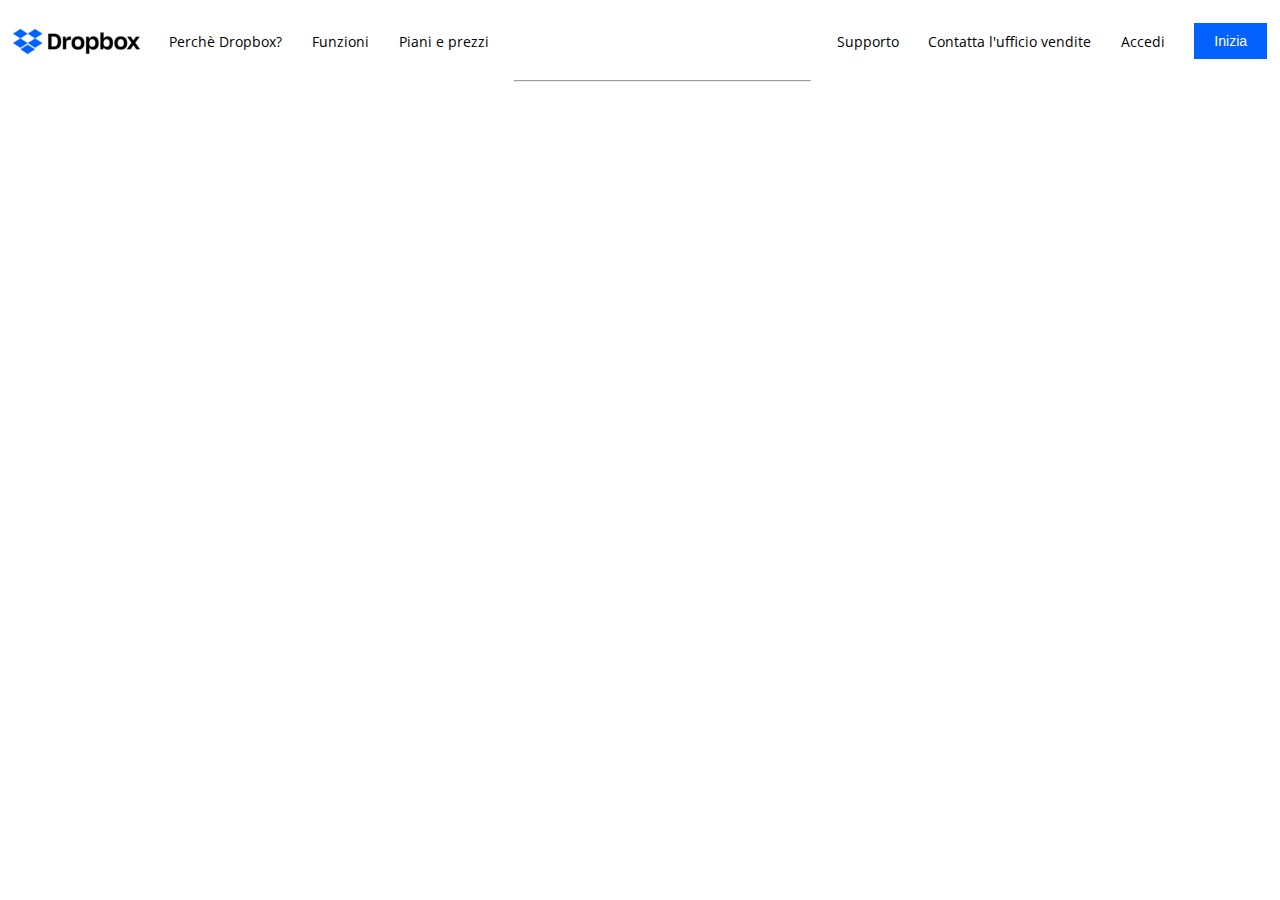
==== index.html @ e01318b7 "Header" ====
<!DOCTYPE html>
<html lang="it">
<head>
    <meta charset="UTF-8">
    <meta http-equiv="X-UA-Compatible" content="IE=edge">
    <meta name="viewport" content="width=device-width, initial-scale=1.0">
    <!-- IMPORT GOOGLE FONTS OPEN SANS -->
    <link rel="preconnect" href="https://fonts.gstatic.com">
    <link href="https://fonts.googleapis.com/css2?family=Open+Sans:wght@300;400;600;700;800&display=swap" rel="stylesheet">
    <!-- / IMPORT GOOGLE FONTS OPEN SANS -->

    <!-- IMPORT FONT AWESOME CDN -->
    <link rel="stylesheet" href="https://cdnjs.cloudflare.com/ajax/libs/font-awesome/5.15.3/css/all.min.css" integrity="sha512-iBBXm8fW90+nuLcSKlbmrPcLa0OT92xO1BIsZ+ywDWZCvqsWgccV3gFoRBv0z+8dLJgyAHIhR35VZc2oM/gI1w==" crossorigin="anonymous" referrerpolicy="no-referrer" />
    <!-- / IMPORT FONT AWESOME CDN -->
    <!-- CSS -->
    <link rel="stylesheet" href="css/style.css">
    <!-- / CSS -->
    <title>Dropbox | 30-Days Trial | Landing Page</title>
</head>

<body>
    <!-- HEADER > NAV -->
    <header class="clearfix">
        <!-- LOGO E NAV -->
        <section class="float_sx">
            <img class="logo" src="img/logo-small.png" alt="">

            <nav>
                <ul>
                    <li><a href="">Perchè Dropbox?</a></li>
                    <li><a href="">Funzioni</a></li>
                    <li><a href="">Piani e prezzi</a></li>
                </ul>
            </nav>
        </section>
        <!-- NAV E BUTTON -->
        <section class="float_dx">
            <nav>
                <ul>
                    <li><a href="">Supporto</a></li>
                    <li><a href="">Contatta l'ufficio vendite</a></li>
                    <li><a href="">Accedi</a></li>
                </ul>
            </nav>

            <button class="button_style blue_bg">
                <a href="">Inizia</a>
            </button>
        </section>
    </header>
    <!-- /HEADER > NAV -->

    <!-- Main > sections -->
    <main>
            <section>
                
            </section>

            <section>

            </section>

            <section>

            </section>

            <section>

            </section>

            <section>

            </section>

            <section>

            </section>

            <section>

            </section>
        </main>
    <!-- Main > sections -->
    
    <!-- Footer -->
    <footer>
        <section>

        </section>

        <hr>

        <section>

        </section>
    </footer>
    <!-- / Footer -->
</body>
</html>
---- css/style.css ----
*{
    margin: 0;
    padding: 0;
    box-sizing: border-box;
}


/* COMMON */

body{
    font-family: 'Open Sans', sans-serif;
}

.clearfix:after{
    content: "";
    display: table;
    clear: both;
}

.float_sx{
    float: left;
}

.float_dx{
    float: right;
}  

nav li > a:hover{
    text-decoration: underline;
}

/* BUTTON */

.button_style{
    font-size: 1.1vw;
    border: none;
    transition: transform .4s;
    padding: 10px 20px
}

.button_style:hover{
    transform: scale(1.1);
}

.button_style > a{
    font-size: 1.1vw;
    text-decoration: none;
}

.button_style.blue_bg > a{
    color: white;
}

/* / BUTTON */

/* BACKGROUND COLOR */

.blue_bg{
    background-color: #0361FF;
}

/* / BACKGROUND COLOR */

/* TEXT COLOR */

.bordeaux_text{
    color: #62092B;
}

/* / TEXT COLOR */

/* /COMMON */


/* HEADER */

header{
    height: 80px;
    line-height: 80px;
    padding: 0 1%;
}

section .logo{
    height: 50%;
    vertical-align: middle;
}

header nav{
    display: inline-block;
    margin: 0 1vw;
}

header nav li{
    display: inline-block;
    margin: 0 1vw;
    vertical-align: middle;
}

header nav li a{
    text-decoration: none;
    color: black;
    font-size: 1.1vw;
}

/* HEADER */
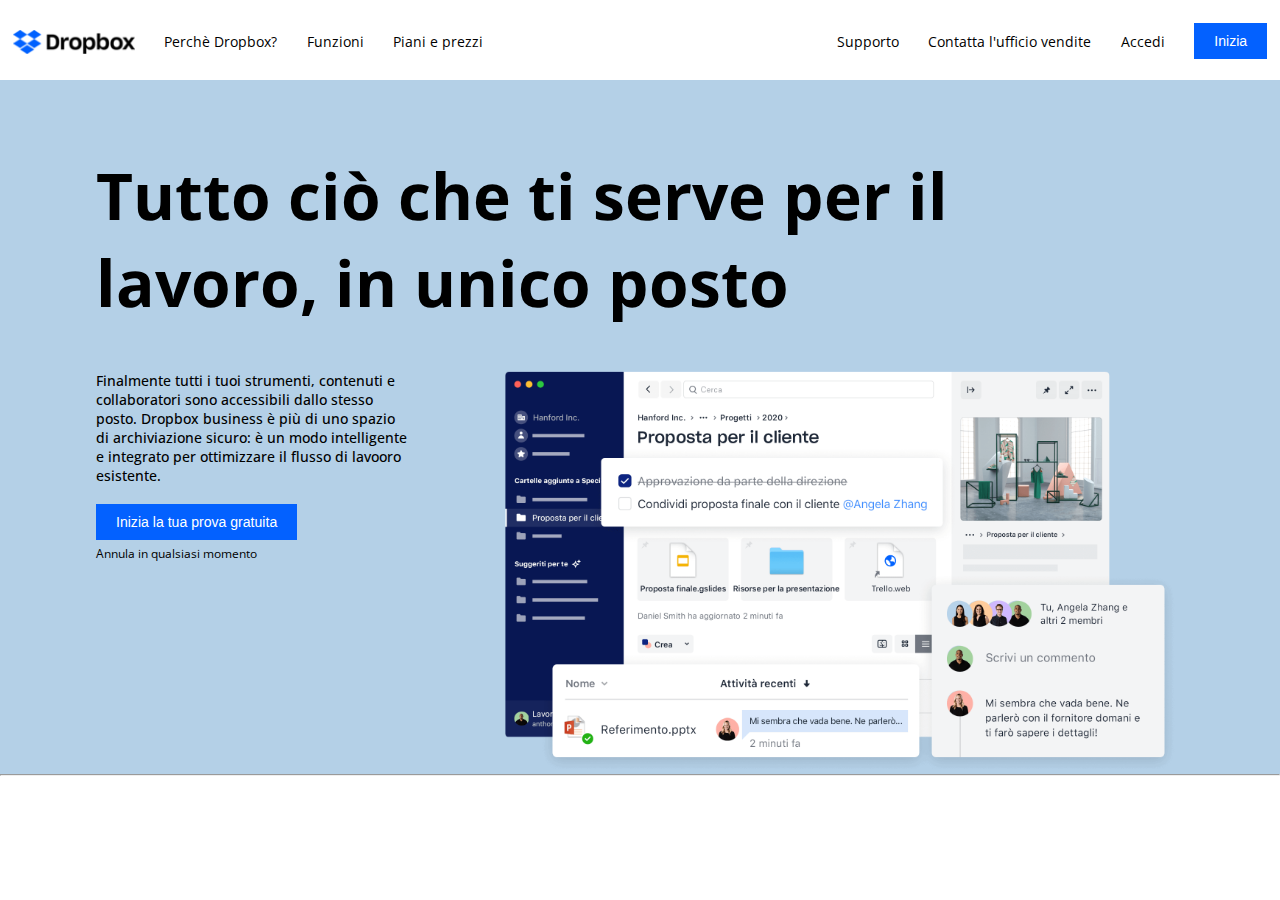
==== commit e5407243: "Jumbotron" ====
--- a/index.html
+++ b/index.html
@@ -22,77 +22,103 @@
     <!-- HEADER > NAV -->
     <header class="clearfix">
         <!-- LOGO E NAV -->
-        <section class="float_sx">
-            <img class="logo" src="img/logo-small.png" alt="">
+            <section class="float_sx">
+                <img class="logo" src="img/logo-small.png" alt="">
 
-            <nav>
-                <ul>
-                    <li><a href="">Perchè Dropbox?</a></li>
-                    <li><a href="">Funzioni</a></li>
-                    <li><a href="">Piani e prezzi</a></li>
-                </ul>
-            </nav>
-        </section>
-        <!-- NAV E BUTTON -->
-        <section class="float_dx">
-            <nav>
-                <ul>
-                    <li><a href="">Supporto</a></li>
-                    <li><a href="">Contatta l'ufficio vendite</a></li>
-                    <li><a href="">Accedi</a></li>
-                </ul>
-            </nav>
+                <nav>
+                    <ul>
+                        <li><a href="">Perchè Dropbox?</a></li>
+                        <li><a href="">Funzioni</a></li>
+                        <li><a href="">Piani e prezzi</a></li>
+                    </ul>
+                </nav>
+            </section>
+            <!-- NAV E BUTTON -->
+            <section class="float_dx">
+                <nav>
+                    <ul>
+                        <li><a href="">Supporto</a></li>
+                        <li><a href="">Contatta l'ufficio vendite</a></li>
+                        <li><a href="">Accedi</a></li>
+                    </ul>
+                </nav>
 
-            <button class="button_style blue_bg">
-                <a href="">Inizia</a>
-            </button>
-        </section>
+                <button class="button_style blue_bg">
+                    <a href="">Inizia</a>
+                </button>
+            </section>
     </header>
     <!-- /HEADER > NAV -->
 
     <!-- Main > sections -->
     <main>
-            <section>
-                
-            </section>
+        <section class="jumbotron">
+            <div class="w_85">
+                <h1>Tutto ciò che ti serve per il lavoro, in unico posto</h1>
 
-            <section>
+                <div class="jumbo_box clearfix">
+                    <div class="text_box float_sx">
+                        <p>
+                            Finalmente tutti i tuoi strumenti, contenuti e collaboratori sono accessibili dallo stesso posto. Dropbox business è più di uno spazio di archiviazione sicuro: è un modo intelligente e integrato per ottimizzare il flusso di lavooro esistente.
+                        </p>
 
-            </section>
+                        <button id="as" class="button_style blue_bg">
+                            <a href="">Inizia la tua prova gratuita</a>
+                        </button>
 
-            <section>
+                        <p>
+                            Annula in qualsiasi momento
+                        </p>
 
-            </section>
+                        <div>
+                            <i class="fas fa-arrow-down"></i>
+                        </div>
+                    </div>
 
-            <section>
+                    <div class="img_box float_sx">
+                        <img src="img/jumbo.png" alt="">
+                    </div>
+                </div>
+            </div>
+        </section>
 
-            </section>
-
-            <section>
-
-            </section>
-
-            <section>
-
-            </section>
-
-            <section>
-
-            </section>
-        </main>
-    <!-- Main > sections -->
-    
-    <!-- Footer -->
-    <footer>
         <section>
 
         </section>
 
-        <hr>
+        <section>
+
+        </section>
 
         <section>
 
         </section>
+
+        <section>
+
+        </section>
+
+        <section>
+
+        </section>
+
+        <section>
+
+        </section>
+    </main>
+<!-- Main > sections -->
+
+<!-- Footer -->
+<footer>
+    <section>
+
+    </section>
+
+    <hr>
+
+    <section>
+
+    </section>
     </footer>
     <!-- / Footer -->
 </body>
--- a/css/style.css
+++ b/css/style.css
@@ -29,6 +29,17 @@
     text-decoration: underline;
 }
 
+.button_style.blue_bg > a{
+    color: white;
+}
+
+/* GRANDEZZE */
+
+.w_85{
+    width: 85%;
+    margin: auto;
+}
+
 /* BUTTON */
 
 .button_style{
@@ -45,10 +56,6 @@
 .button_style > a{
     font-size: 1.1vw;
     text-decoration: none;
-}
-
-.button_style.blue_bg > a{
-    color: white;
 }
 
 /* / BUTTON */
@@ -80,8 +87,12 @@
     padding: 0 1%;
 }
 
+header  section{
+    height: 100%;
+}
+
 section .logo{
-    height: 50%;
+    height: 30%;
     vertical-align: middle;
 }
 
@@ -102,4 +113,52 @@
     font-size: 1.1vw;
 }
 
-/* HEADER */+/* / HEADER */
+
+/* Jumbotron */
+
+section.jumbotron{
+    background-color: #B4D0E7;
+}
+
+.jumbotron h1{
+    font-size: 5vw;
+    padding: 8vh 0 5vh;
+}
+
+.jumbotron .text_box{
+    width: 35%;
+}
+
+.jumbotron .img_box{
+    width: 65%;
+}
+
+.jumbotron .img_box > img{
+    width: 100%;
+}
+
+/* Text_box */
+
+.jumbo_box > .text_box{
+    padding-right: 6%;
+    text-align: left;
+}
+
+.jumbotron p:first-of-type{
+    font-size: 1.1vw;
+    font-weight: 500;
+    margin: 0 0 6%;
+}
+
+.jumbotron p:last-of-type{
+    font-size: 0.9vw;
+    margin: 2% 0 13%;
+}
+
+.jumbotron .fas.fa-arrow-down{
+    font-size: 3vw;
+}
+
+
+/* / Jumbotron */
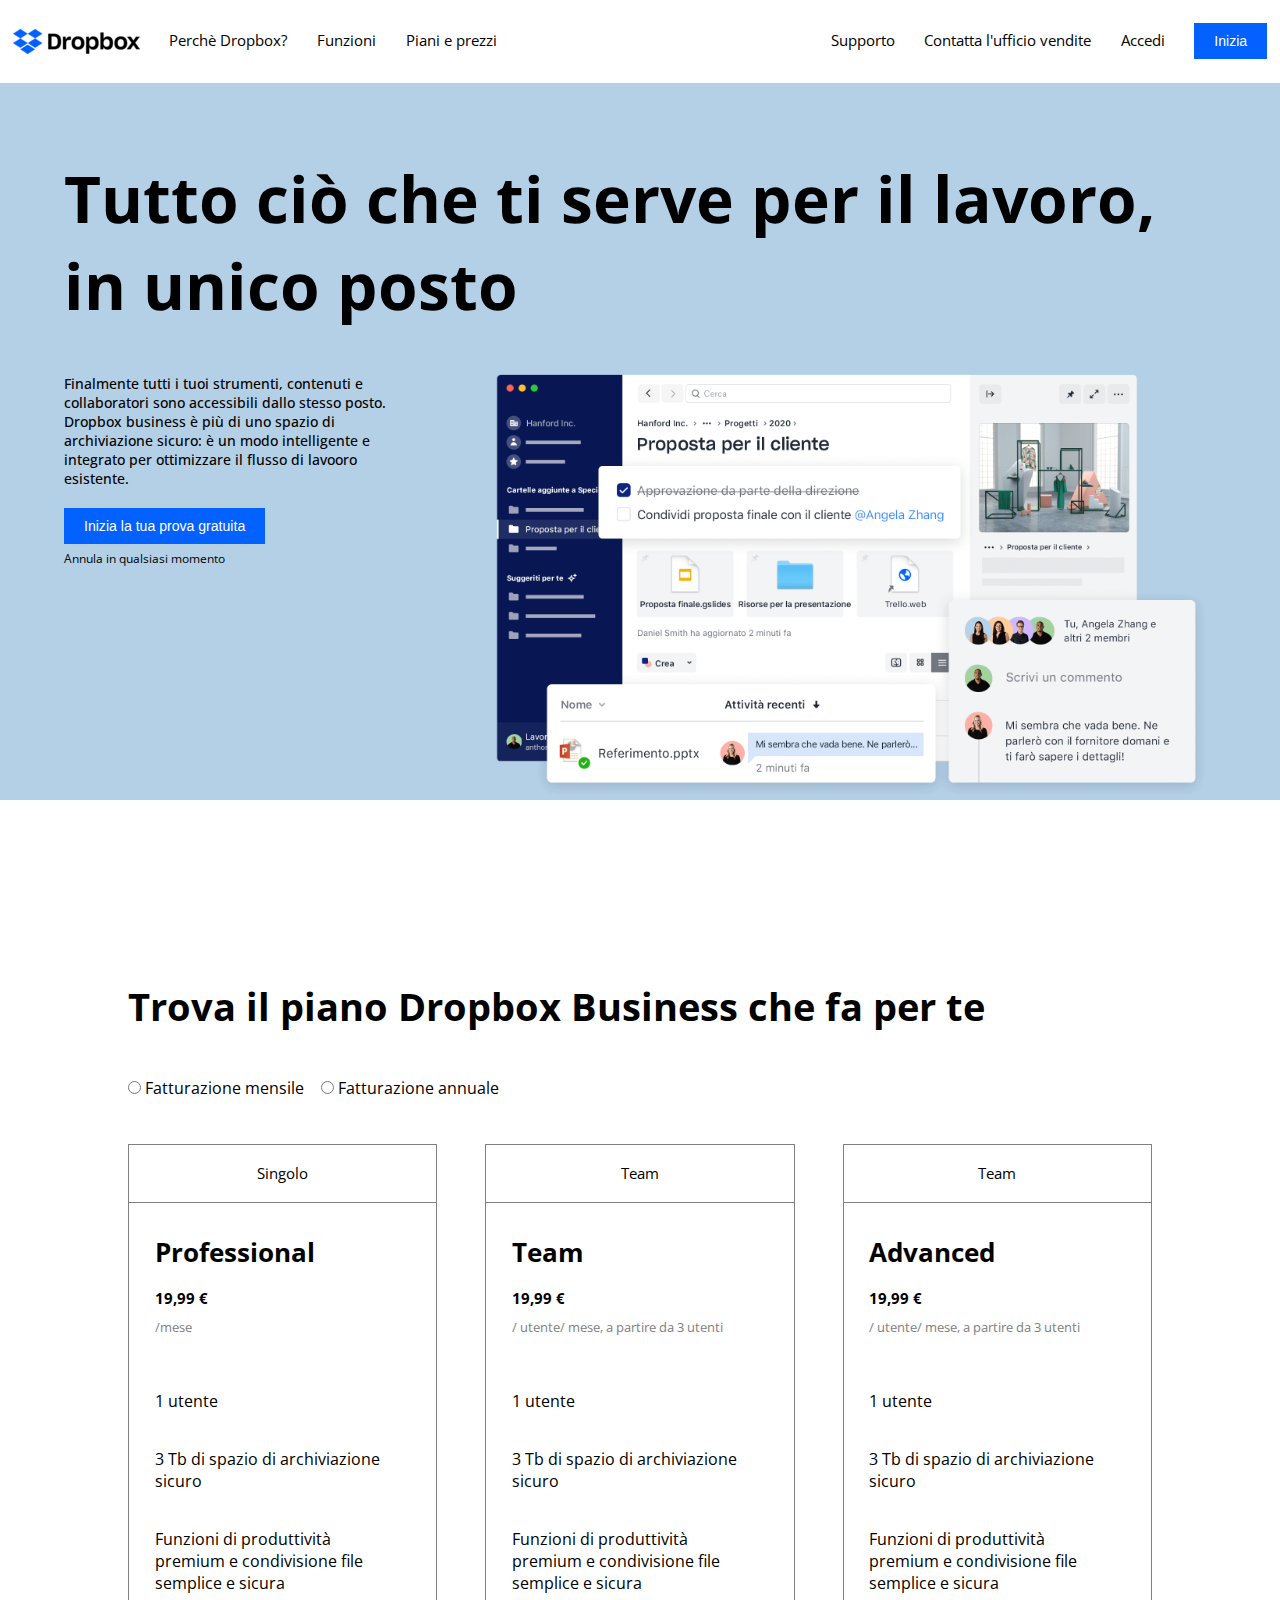
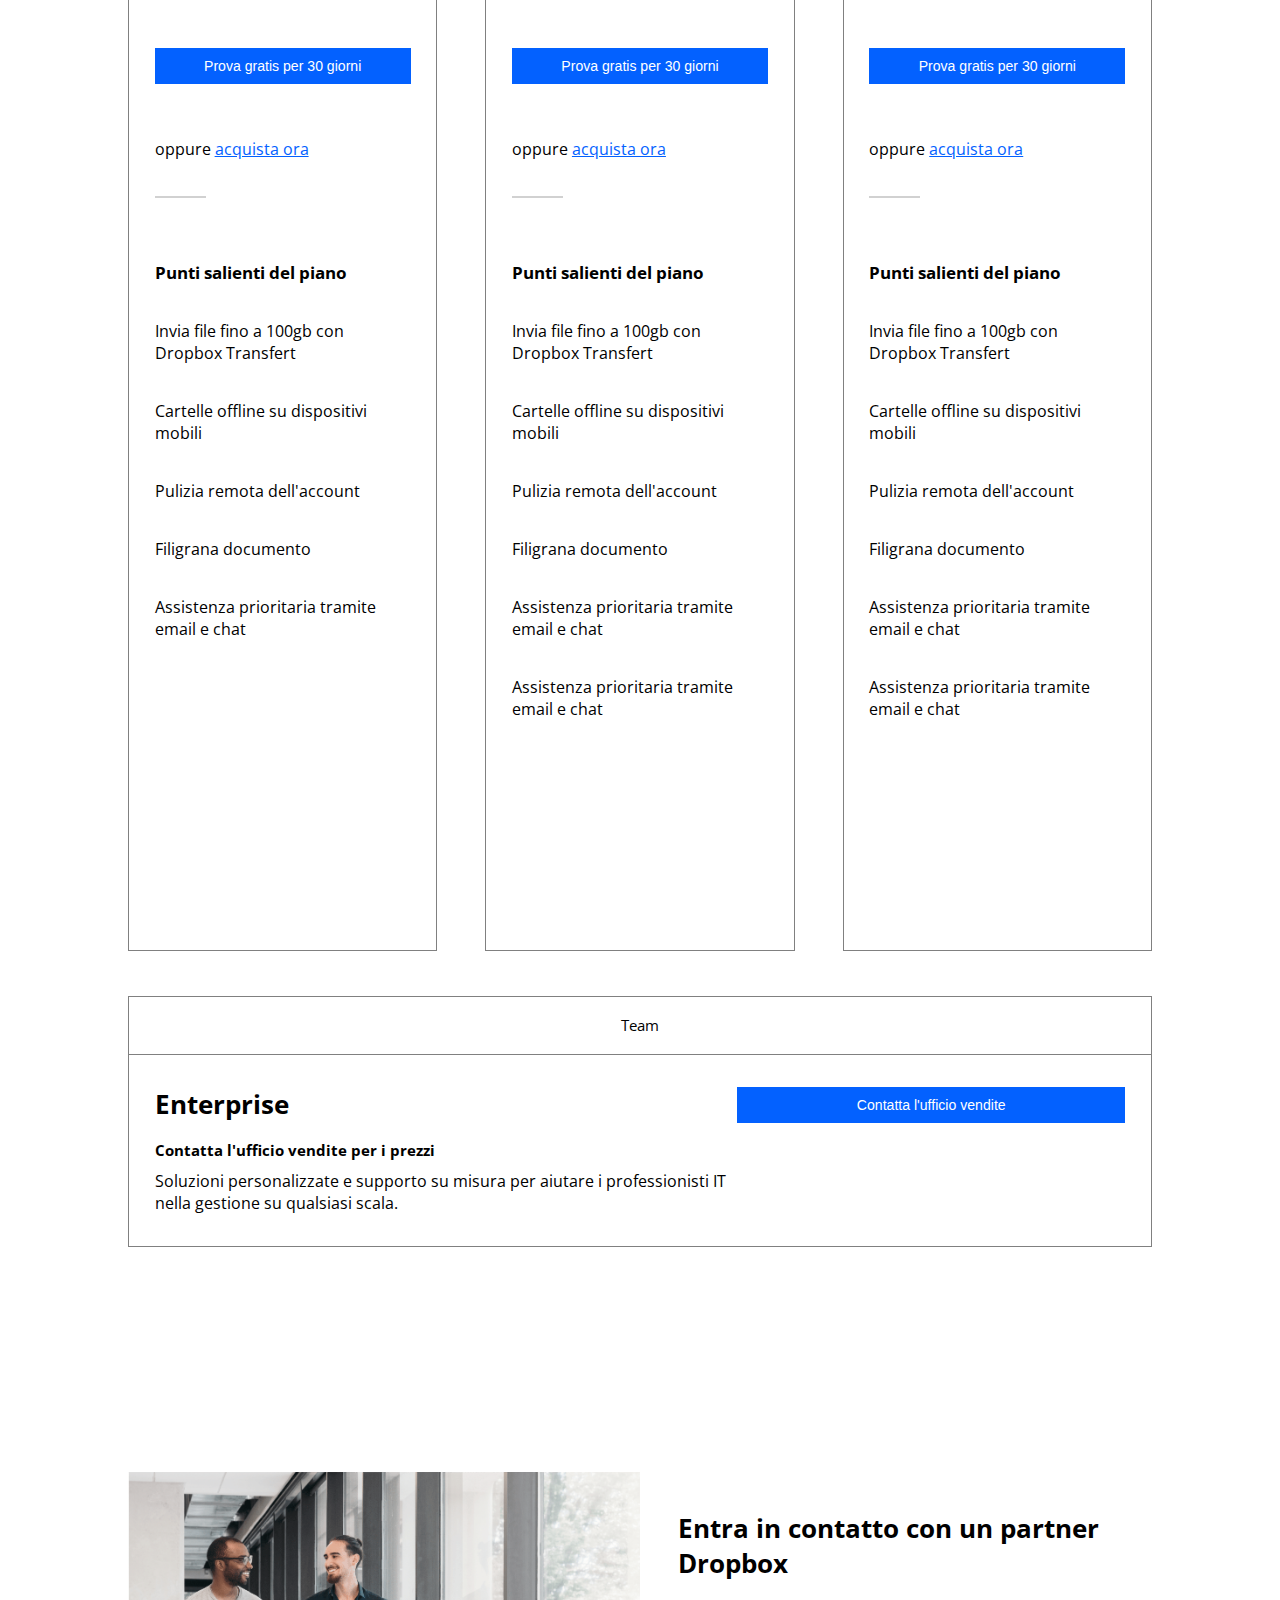
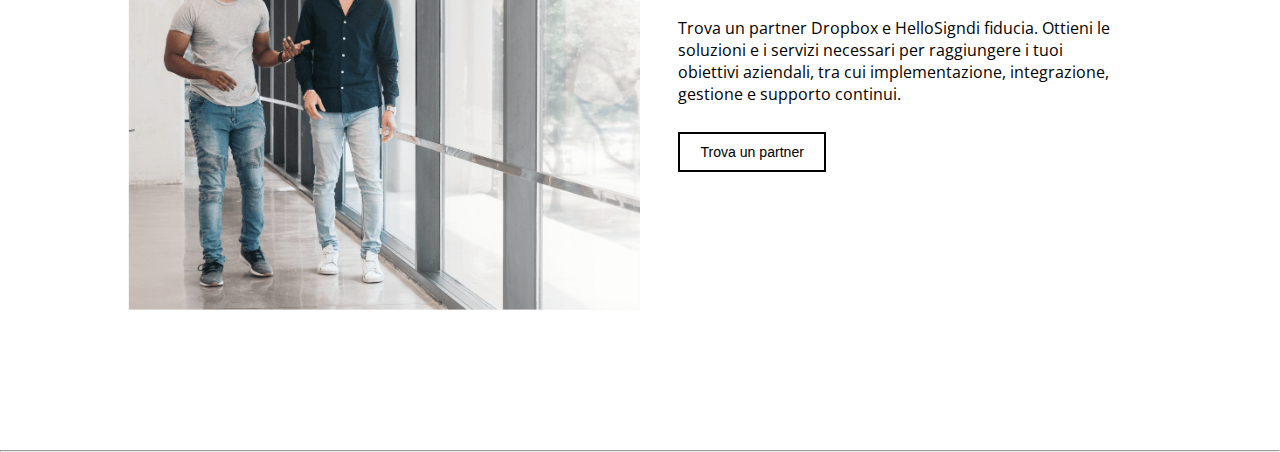
==== commit fc73f636: "Price table" ====
--- a/index.html
+++ b/index.html
@@ -52,8 +52,9 @@
 
     <!-- Main > sections -->
     <main>
+        <!-- Jumbotron -->
         <section class="jumbotron">
-            <div class="w_85">
+            <div class="w_90">
                 <h1>Tutto ciò che ti serve per il lavoro, in unico posto</h1>
 
                 <div class="jumbo_box clearfix">
@@ -62,7 +63,7 @@
                             Finalmente tutti i tuoi strumenti, contenuti e collaboratori sono accessibili dallo stesso posto. Dropbox business è più di uno spazio di archiviazione sicuro: è un modo intelligente e integrato per ottimizzare il flusso di lavooro esistente.
                         </p>
 
-                        <button id="as" class="button_style blue_bg">
+                        <button class="button_style blue_bg">
                             <a href="">Inizia la tua prova gratuita</a>
                         </button>
 
@@ -81,30 +82,476 @@
                 </div>
             </div>
         </section>
-
-        <section>
-
-        </section>
-
-        <section>
-
-        </section>
-
-        <section>
-
-        </section>
-
-        <section>
-
-        </section>
-
-        <section>
-
-        </section>
-
-        <section>
-
-        </section>
+        <!-- /Jumbotron -->  
+
+        <!-- Pincing table -->
+        <div class="w_80">
+
+            <section id="pricing_table">
+                <h2>Trova il piano Dropbox Business che fa per te</h2>
+
+                <form action="">
+                    <input type="radio" name="Fatturazione">
+                    <label for="male">Fatturazione mensile</label>
+                    <input type="radio" name="Fatturazione">
+                    <label for="male">Fatturazione annuale</label>
+                </form>
+
+                <section class="plan_box">
+                    <div class="clearfix">
+
+                        <div class="side plan_column float_sx">
+
+                            <div class="target_plan">
+                                <i class="fa fa-user"></i>
+                                <span>Singolo</span>
+                            </div>
+
+                            <div class="plan_content">
+
+                                <div class="plan_specs">
+                                    <h3>Professional</h3>
+
+                                    <p>19,99 €</p>
+
+                                    <p>/mese</p>
+                                </div>
+
+                                <div class="plan_features">
+                                    <div class="clearfix">
+                                        <div class="float_sx">
+                                            <i class="fa fa-user"></i>
+                                        </div>
+
+                                        <div class="float_sx">
+                                            <p>1 utente</p>
+                                        </div>
+                                    </div>
+
+                                    <div class="clearfix">
+                                        <div class="float_sx">
+                                            <i class="fa fa-folder"></i>
+                                        </div>
+
+                                        <div class="float_sx">
+                                            <p>3 Tb di spazio di archiviazione sicuro</p>
+                                        </div>
+                                    </div>
+
+                                    <div class="clearfix">
+                                        <div class="float_sx">
+                                            <i class="fa fa-pen"></i>
+                                        </div>
+
+                                        <div class="float_sx">
+                                            <p>Funzioni di produttività premium e condivisione file semplice e sicura</p>
+                                        </div>
+                                    </div>
+                                </div>
+
+                                <div class="cta_plan">
+                                    <button class="button_style blue_bg">
+                                        <a href="">Prova gratis per 30 giorni</a>
+                                    </button>
+
+                                    <p>
+                                        oppure <a href="">acquista ora</a>
+                                    </p>
+                                </div>
+
+                                <hr>
+
+                                <div class="hotpoints_plan">
+
+                                    <h4>Punti salienti del piano</h4>
+
+                                    <ul>
+                                        <li class="clearfix">
+                                            <div class="float_sx">
+                                                <i class="fa fa-check"></i>
+                                            </div>
+
+                                            <div class="float_sx">
+                                                Invia file fino a 100gb con Dropbox Transfert
+                                            </div>
+                                        </li>
+
+                                        <li class="clearfix">
+                                            <div class="float_sx">
+                                                <i class="fa fa-check"></i>
+                                            </div>
+
+                                            <div class="float_sx">
+                                                Cartelle offline su dispositivi mobili
+                                            </div>
+                                        </li>
+
+                                        <li class="clearfix">
+                                            <div class="float_sx">
+                                                <i class="fa fa-check"></i>
+                                            </div>
+
+                                            <div class="float_sx">
+                                                Pulizia remota dell'account
+                                            </div>
+                                        </li>
+
+                                        <li class="clearfix">
+                                            <div class="float_sx">
+                                                <i class="fa fa-check"></i>
+                                            </div>
+
+                                            <div class="float_sx">
+                                                Filigrana documento
+                                            </div>
+                                        </li>
+
+                                        <li class="clearfix">
+                                            <div class="float_sx">
+                                                <i class="fa fa-check"></i>
+                                            </div>
+
+                                            <div class="float_sx">
+                                                Assistenza prioritaria tramite email e chat
+                                            </div>
+                                        </li>
+                                    </ul>
+                                </div>
+                            </div>
+
+                        </div>
+
+                        <div class="middle plan_column float_sx">
+
+                            <div class="target_plan">
+                                <i class="fa fa-building"></i>
+                                <span>Team</span>
+                            </div>
+
+                            <div class="plan_content">
+
+                                <div class="plan_specs">
+                                    <h3>Team</h3>
+
+                                    <p>19,99 €</p>
+
+                                    <p>/ utente/ mese, a partire da 3 utenti</p>
+                                </div>
+
+                                <div class="plan_features">
+                                    <div class="clearfix">
+                                        <div class="float_sx">
+                                            <i class="fa fa-user-plus"></i>
+                                        </div>
+
+                                        <div class="float_sx">
+                                            <p>1 utente</p>
+                                        </div>
+                                    </div>
+
+                                    <div class="clearfix">
+                                        <div class="float_sx">
+                                            <i class="fa fa-folder"></i>
+                                        </div>
+
+                                        <div class="float_sx">
+                                            <p>3 Tb di spazio di archiviazione sicuro</p>
+                                        </div>
+                                    </div>
+
+                                    <div class="clearfix">
+                                        <div class="float_sx">
+                                            <i class="fa fa-pen"></i>
+                                        </div>
+
+                                        <div class="float_sx">
+                                            <p>Funzioni di produttività premium e condivisione file semplice e sicura</p>
+                                        </div>
+                                    </div>
+                                </div>
+
+                                <div class="cta_plan">
+                                    <button class="button_style blue_bg">
+                                        <a href="">Prova gratis per 30 giorni</a>
+                                    </button>
+
+                                    <p>
+                                        oppure <a href="">acquista ora</a>
+                                    </p>
+                                </div>
+
+                                <hr>
+
+                                <div class="hotpoints_plan">
+
+                                    <h4>Punti salienti del piano</h4>
+
+                                    <ul>
+                                        <li class="clearfix">
+                                            <div class="float_sx">
+                                                <i class="fa fa-check"></i>
+                                            </div>
+
+                                            <div class="float_sx">
+                                                Invia file fino a 100gb con Dropbox Transfert
+                                            </div>
+                                        </li>
+
+                                        <li class="clearfix">
+                                            <div class="float_sx">
+                                                <i class="fa fa-check"></i>
+                                            </div>
+
+                                            <div class="float_sx">
+                                                Cartelle offline su dispositivi mobili
+                                            </div>
+                                        </li>
+
+                                        <li class="clearfix">
+                                            <div class="float_sx">
+                                                <i class="fa fa-check"></i>
+                                            </div>
+
+                                            <div class="float_sx">
+                                                Pulizia remota dell'account
+                                            </div>
+                                        </li>
+
+                                        <li class="clearfix">
+                                            <div class="float_sx">
+                                                <i class="fa fa-check"></i>
+                                            </div>
+
+                                            <div class="float_sx">
+                                                Filigrana documento
+                                            </div>
+                                        </li>
+
+                                        <li class="clearfix">
+                                            <div class="float_sx">
+                                                <i class="fa fa-check"></i>
+                                            </div>
+
+                                            <div class="float_sx">
+                                                Assistenza prioritaria tramite email e chat
+                                            </div>
+                                        </li>
+
+                                        <li class="clearfix">
+                                            <div class="float_sx">
+                                                <i class="fa fa-check"></i>
+                                            </div>
+
+                                            <div class="float_sx">
+                                                Assistenza prioritaria tramite email e chat
+                                            </div>
+                                        </li>
+                                    </ul>
+                                </div>
+                            </div>
+
+                        </div>
+
+                        <div class="side plan_column float_sx">
+
+                            <div class="target_plan">
+                                <i class="fa fa-building"></i>
+                                <span>Team</span>
+                            </div>
+
+                            <div class="plan_content">
+
+                                <div class="plan_specs">
+                                    <h3>Advanced</h3>
+
+                                    <p>19,99 €</p>
+
+                                    <p>/ utente/ mese, a partire da 3 utenti</p>
+                                </div>
+
+                                <div class="plan_features">
+                                    <div class="clearfix">
+                                        <div class="float_sx">
+                                            <i class="fa fa-user-plus"></i>
+                                        </div>
+
+                                        <div class="float_sx">
+                                            <p>1 utente</p>
+                                        </div>
+                                    </div>
+
+                                    <div class="clearfix">
+                                        <div class="float_sx">
+                                            <i class="fa fa-folder"></i>
+                                        </div>
+
+                                        <div class="float_sx">
+                                            <p>3 Tb di spazio di archiviazione sicuro</p>
+                                        </div>
+                                    </div>
+
+                                    <div class="clearfix">
+                                        <div class="float_sx">
+                                            <i class="fa fa-pen"></i>
+                                        </div>
+
+                                        <div class="float_sx">
+                                            <p>Funzioni di produttività premium e condivisione file semplice e sicura</p>
+                                        </div>
+                                    </div>
+                                </div>
+
+                                <div class="cta_plan">
+                                    <button class="button_style blue_bg">
+                                        <a href="">Prova gratis per 30 giorni</a>
+                                    </button>
+
+                                    <p>
+                                        oppure <a href="">acquista ora</a>
+                                    </p>
+                                </div>
+
+                                <hr>
+
+                                <div class="hotpoints_plan">
+
+                                    <h4>Punti salienti del piano</h4>
+
+                                    <ul>
+                                        <li class="clearfix">
+                                            <div class="float_sx">
+                                                <i class="fa fa-check"></i>
+                                            </div>
+
+                                            <div class="float_sx">
+                                                Invia file fino a 100gb con Dropbox Transfert
+                                            </div>
+                                        </li>
+
+                                        <li class="clearfix">
+                                            <div class="float_sx">
+                                                <i class="fa fa-check"></i>
+                                            </div>
+
+                                            <div class="float_sx">
+                                                Cartelle offline su dispositivi mobili
+                                            </div>
+                                        </li>
+
+                                        <li class="clearfix">
+                                            <div class="float_sx">
+                                                <i class="fa fa-check"></i>
+                                            </div>
+
+                                            <div class="float_sx">
+                                                Pulizia remota dell'account
+                                            </div>
+                                        </li>
+
+                                        <li class="clearfix">
+                                            <div class="float_sx">
+                                                <i class="fa fa-check"></i>
+                                            </div>
+
+                                            <div class="float_sx">
+                                                Filigrana documento
+                                            </div>
+                                        </li>
+
+                                        <li class="clearfix">
+                                            <div class="float_sx">
+                                                <i class="fa fa-check"></i>
+                                            </div>
+
+                                            <div class="float_sx">
+                                                Assistenza prioritaria tramite email e chat
+                                            </div>
+                                        </li>
+
+                                        <li class="clearfix">
+                                            <div class="float_sx">
+                                                <i class="fa fa-check"></i>
+                                            </div>
+
+                                            <div class="float_sx">
+                                                Assistenza prioritaria tramite email e chat
+                                            </div>
+                                        </li>
+                                    </ul>
+                                </div>
+                            </div>
+
+                        </div>
+
+                    </div>
+                    
+                    <div id="enterprise" class="plan_column">
+                        
+                        <div class="target_plan">
+                            <i class="fa fa-building"></i>
+                            <span>Team</span>
+                        </div>
+
+                        <div class="plan_content clearfix">
+                            <div class="plan_specs float_sx">
+                                <h3>Enterprise</h3>
+
+                                <p>Contatta l'ufficio vendite per i prezzi</p>
+
+                                <p>Soluzioni personalizzate e supporto su misura per aiutare i professionisti IT nella gestione su qualsiasi scala.</p>
+                            </div>
+
+                            <div class="cta_plan float_sx">
+                                <button class="button_style blue_bg">
+                                    <a href="">Contatta l'ufficio vendite</a>
+                                </button>
+                            </div>
+                        </div>
+
+                    </div>
+                </section>
+            </section>
+            <!-- /Pincing table -->
+
+            <section id="partner_cta">
+
+                <div class="clearfix">
+                    <div class="img_box float_sx">
+                        <img src="img/partner.png" alt="">
+                    </div>
+
+                    <div class="cta_text float_sx">
+                        <h3>Entra in contatto con un partner Dropbox</h3>
+
+                        <p>
+                            Trova un partner Dropbox e HelloSigndi fiducia. Ottieni le soluzioni e i servizi necessari per raggiungere i tuoi obiettivi aziendali, tra cui implementazione, integrazione, gestione e supporto continui.
+                        </p>
+
+                        <button class="button_style white_bg">
+                            <a href="">Trova un partner</a>
+                        </button>
+                    </div>
+                </div>
+
+            </section>
+
+            <section id="dropbox_features">
+
+            </section>
+
+            <section id="behaviors">
+
+            </section>
+
+            <section id="promo_banner">
+
+            </section>
+
+            <section id="faq">
+
+            </section>
+
+        </div>
     </main>
 <!-- Main > sections -->
 
--- a/css/style.css
+++ b/css/style.css
@@ -23,30 +23,43 @@
 
 .float_dx{
     float: right;
-}  
-
-nav li > a:hover{
-    text-decoration: underline;
-}
-
-.button_style.blue_bg > a{
-    color: white;
 }
 
 /* GRANDEZZE */
 
-.w_85{
-    width: 85%;
+.w_90{
+    width: 90%;
     margin: auto;
 }
 
+.w_80{
+    width: 80%;
+    margin: auto;
+}
+
+div.side{
+    width: calc((100% / 3) - 2.5vw);
+}
+
+div.side:first-child{
+    margin-right: 2.5vw;
+}
+
+div.side:last-child{
+    margin-left: 2.5vw;
+}
+
+div.middle{
+    width: calc((100% / 3) - 2.5vw);
+    margin: 0 1.25vw;
+}
+
 /* BUTTON */
 
 .button_style{
-    font-size: 1.1vw;
     border: none;
     transition: transform .4s;
-    padding: 10px 20px
+    padding: 10px 20px;
 }
 
 .button_style:hover{
@@ -58,9 +71,23 @@
     text-decoration: none;
 }
 
+.button_style.blue_bg > a{
+    color: white;
+}
+
+.button_style.white_bg{
+    border: 2px solid black;
+}
+
+.button_style.white_bg > a{
+    color: black;
+}
 /* / BUTTON */
 
 /* BACKGROUND COLOR */
+.white_bg{
+    background-color: white;
+}
 
 .blue_bg{
     background-color: #0361FF;
@@ -82,17 +109,15 @@
 /* HEADER */
 
 header{
-    height: 80px;
+    padding: 0 1%;
+}
+
+header  section{
     line-height: 80px;
-    padding: 0 1%;
-}
-
-header  section{
-    height: 100%;
-}
-
-section .logo{
-    height: 30%;
+}
+
+header .logo{
+    height: 20%;
     vertical-align: middle;
 }
 
@@ -105,12 +130,17 @@
     display: inline-block;
     margin: 0 1vw;
     vertical-align: middle;
+    border-bottom: 2px solid transparent;
 }
 
 header nav li a{
     text-decoration: none;
     color: black;
-    font-size: 1.1vw;
+    font-size: 1.2vw;
+}
+
+header nav li:hover{
+    border-bottom: 2px solid black;
 }
 
 /* / HEADER */
@@ -160,5 +190,167 @@
     font-size: 3vw;
 }
 
-
 /* / Jumbotron */
+
+/* Pricing table section */
+
+#pricing_table h2{
+    padding: 20vh 0 5vh;
+    font-size: 3vw;
+}
+
+#pricing_table form > label{
+    padding-right: 1vw;
+}
+
+/* Pricing columns style*/
+
+.plan_box > .clearfix{
+    padding: 5vh 0;
+}
+
+div.plan_column{
+    border: 1px solid gray;
+}
+
+/* Pricing column*/
+
+div.target_plan{
+    text-align: center;
+    padding: 2vh 0;
+    border-bottom: 1px solid gray;
+    font-size: 1.2vw;
+} 
+/* PLAN COLUMN CONTENT */
+div.target_plan{
+    text-align: center;
+    padding: 2vh 0;
+    border-bottom: 1px solid gray;
+    font-size: 1.2vw;
+} 
+
+div.plan_content{
+    padding: 2.5vw 2vw;
+}
+    /* Plan specifiche: nome, prezzo, ricorrenza */
+    div.plan_specs > h3{
+        font-size: 2vw;
+    }
+
+    div.plan_specs p:nth-child(2){
+        font-size: 1.2vw;
+        font-weight: 700;
+        padding: 2vh 0 1vh;
+    }
+
+    div.plan_specs p:last-child:not(#enterprise .plan_specs > p:last-child){
+        color: gray;
+        font-size: 1vw;
+    }
+
+    /* Features */
+    div.plan_features{
+        padding: 4vh 0;
+    }
+
+    div.plan_features > .clearfix{
+        padding: 2vh 0;
+    }
+
+    div.plan_content .clearfix > div:first-child{
+        width: 6%;
+    }
+
+    div.plan_content .clearfix > div:last-child{
+        width: 94%;
+    }
+
+    /* CTA plan */
+    div.cta_plan > button{
+        width: 100%;
+    }
+
+    div.cta_plan > p{
+        padding: 6vh 0 4vh;
+    }
+
+    div.cta_plan > p > a{
+        color: #0361FF;
+    }
+
+    /* HR */
+
+    div.plan_content hr{
+        border: 1px solid rgb(209, 209, 209);
+        width: 20%;
+    }
+
+    /* Hotpoints */
+    div.hotpoints_plan{
+        padding: 5vh 0;
+        height: 80vh;
+    }
+
+    div.hotpoints_plan h4{
+        font-size: 1.3vw;
+        padding: 2vh 0;
+    }
+
+    div.hotpoints_plan ul li{
+        list-style: none;
+        padding: 2vh 0;
+    }
+
+    div.hotpoints_plan ul li i{
+        color: #0361FF;
+    }
+
+    /* Enterprice plan section */
+
+    #enterprise .plan_specs{
+        width: 60%;
+    }
+
+    #enterprise .cta_plan{
+        width: 40%;
+    }
+
+    /* / Pricing column content*/
+
+/* /Pricing columns style*/
+
+/* / Pricing table section */
+
+/* PARTNER CTA SECTION*/
+
+#partner_cta{
+    padding: 25vh 0 15vh;
+}
+
+#partner_cta .img_box{
+    width: 50%;
+}
+
+#partner_cta .cta_text{
+    width: 50%;
+}
+
+#partner_cta .img_box > img{
+    width: 100%;
+}
+
+#partner_cta .cta_text{
+    padding: 3vw;
+}
+
+#partner_cta .cta_text > h3{
+    font-size: 2vw;
+}
+
+#partner_cta .cta_text > p{
+    padding: 4vh 0 3vh;
+}
+
+/* / PARTNER CTA SECTION*/
+
+
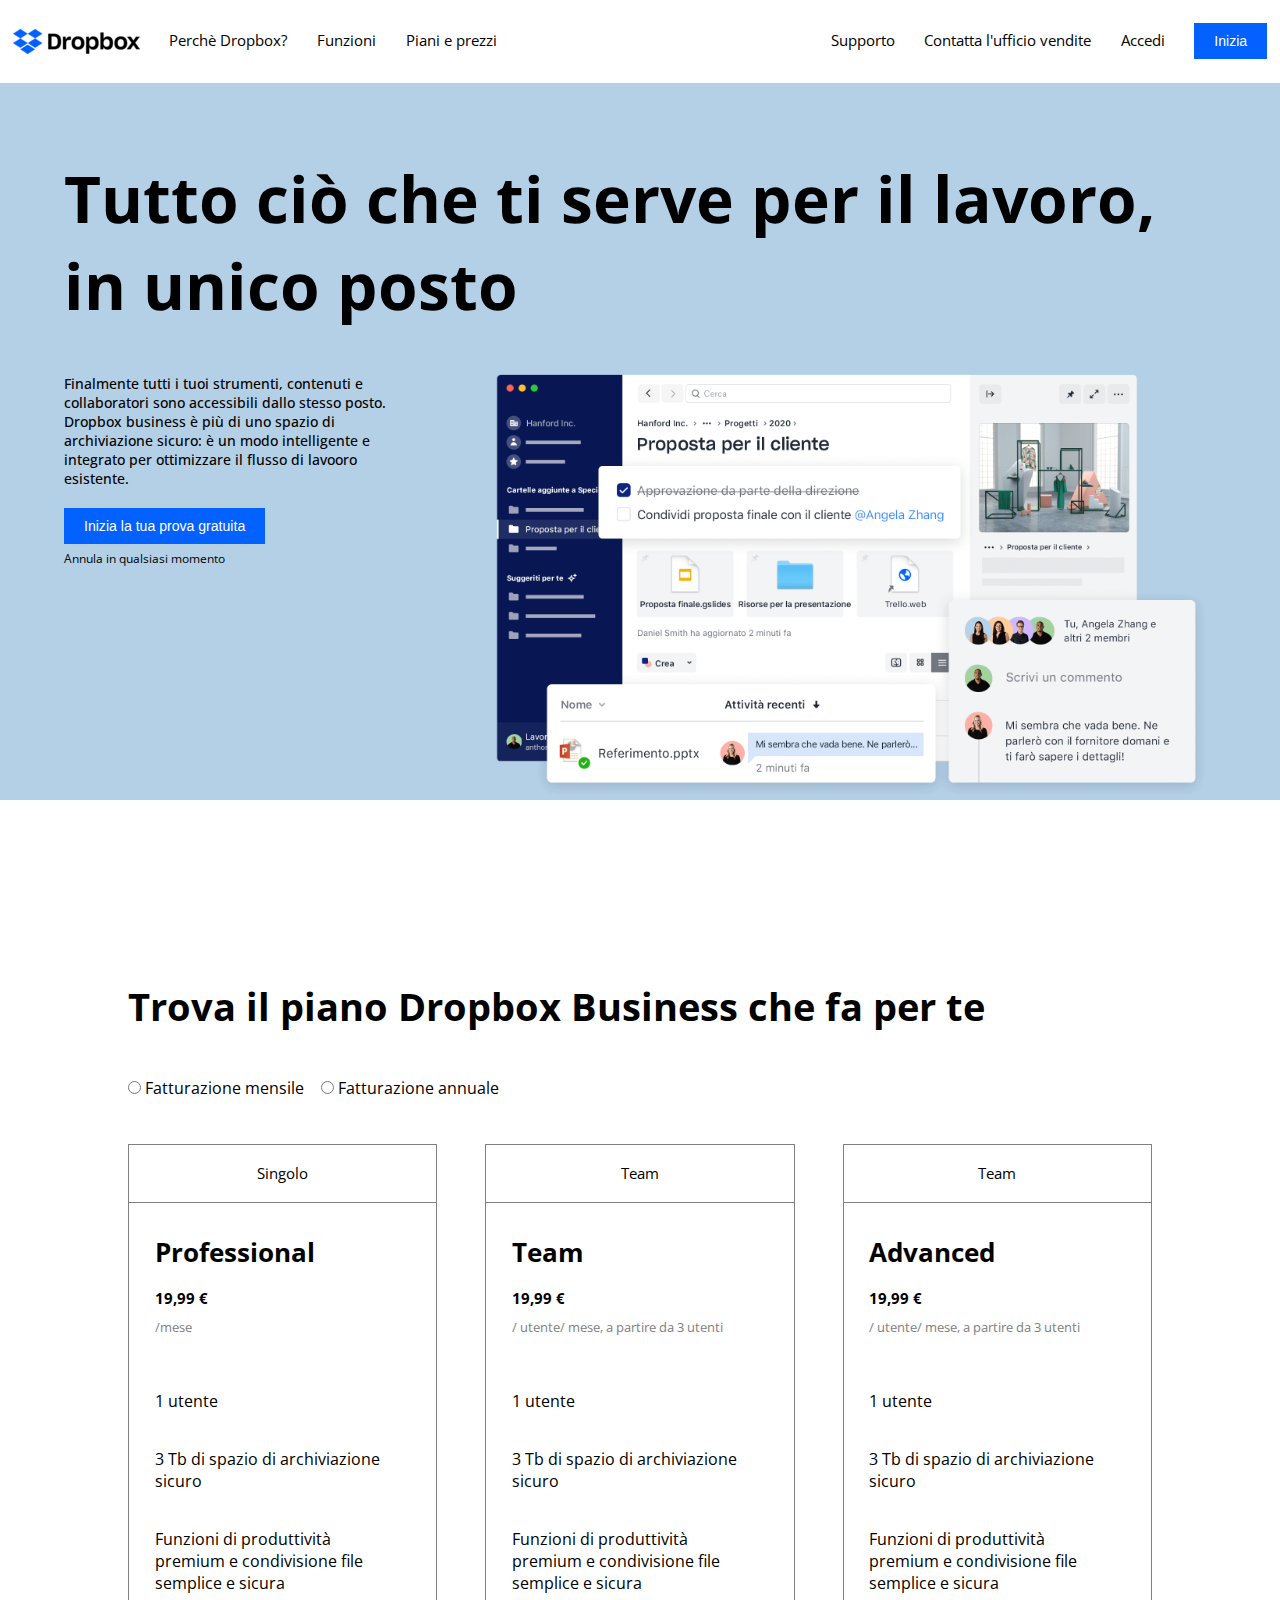
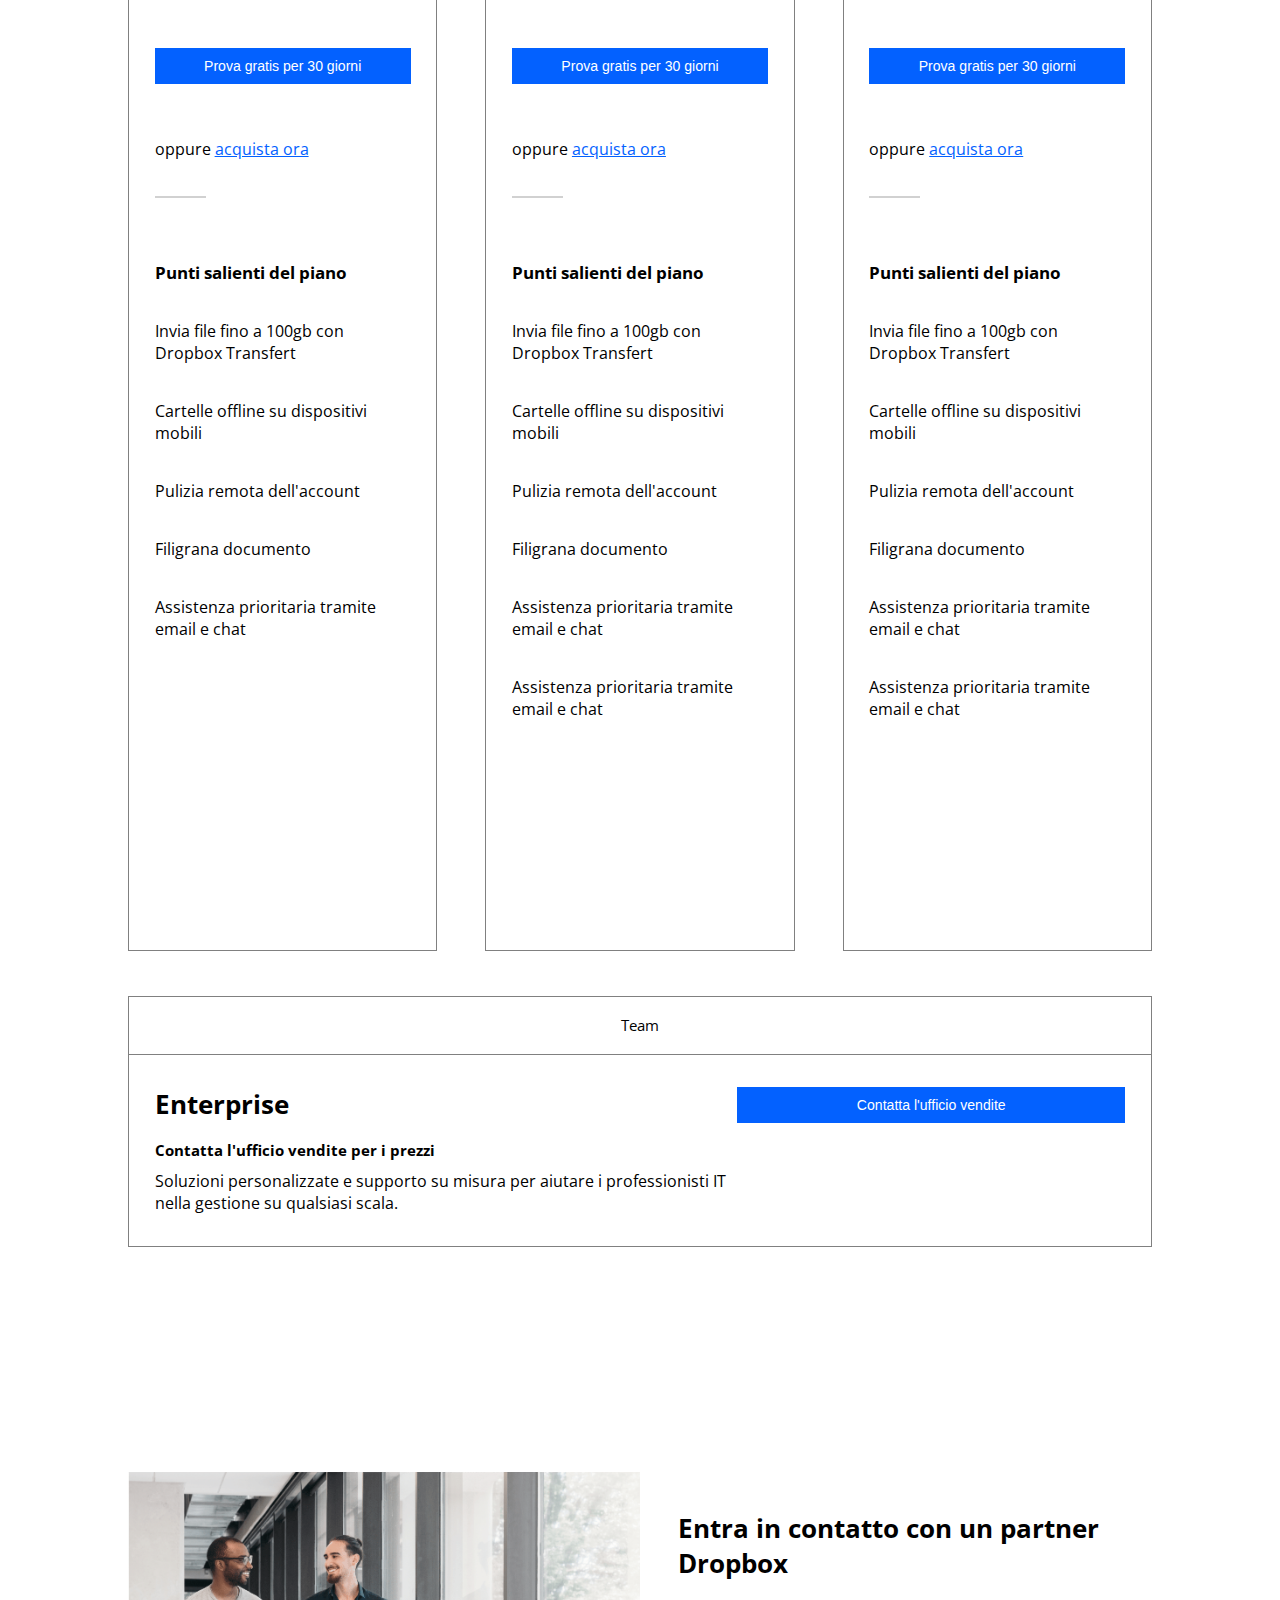
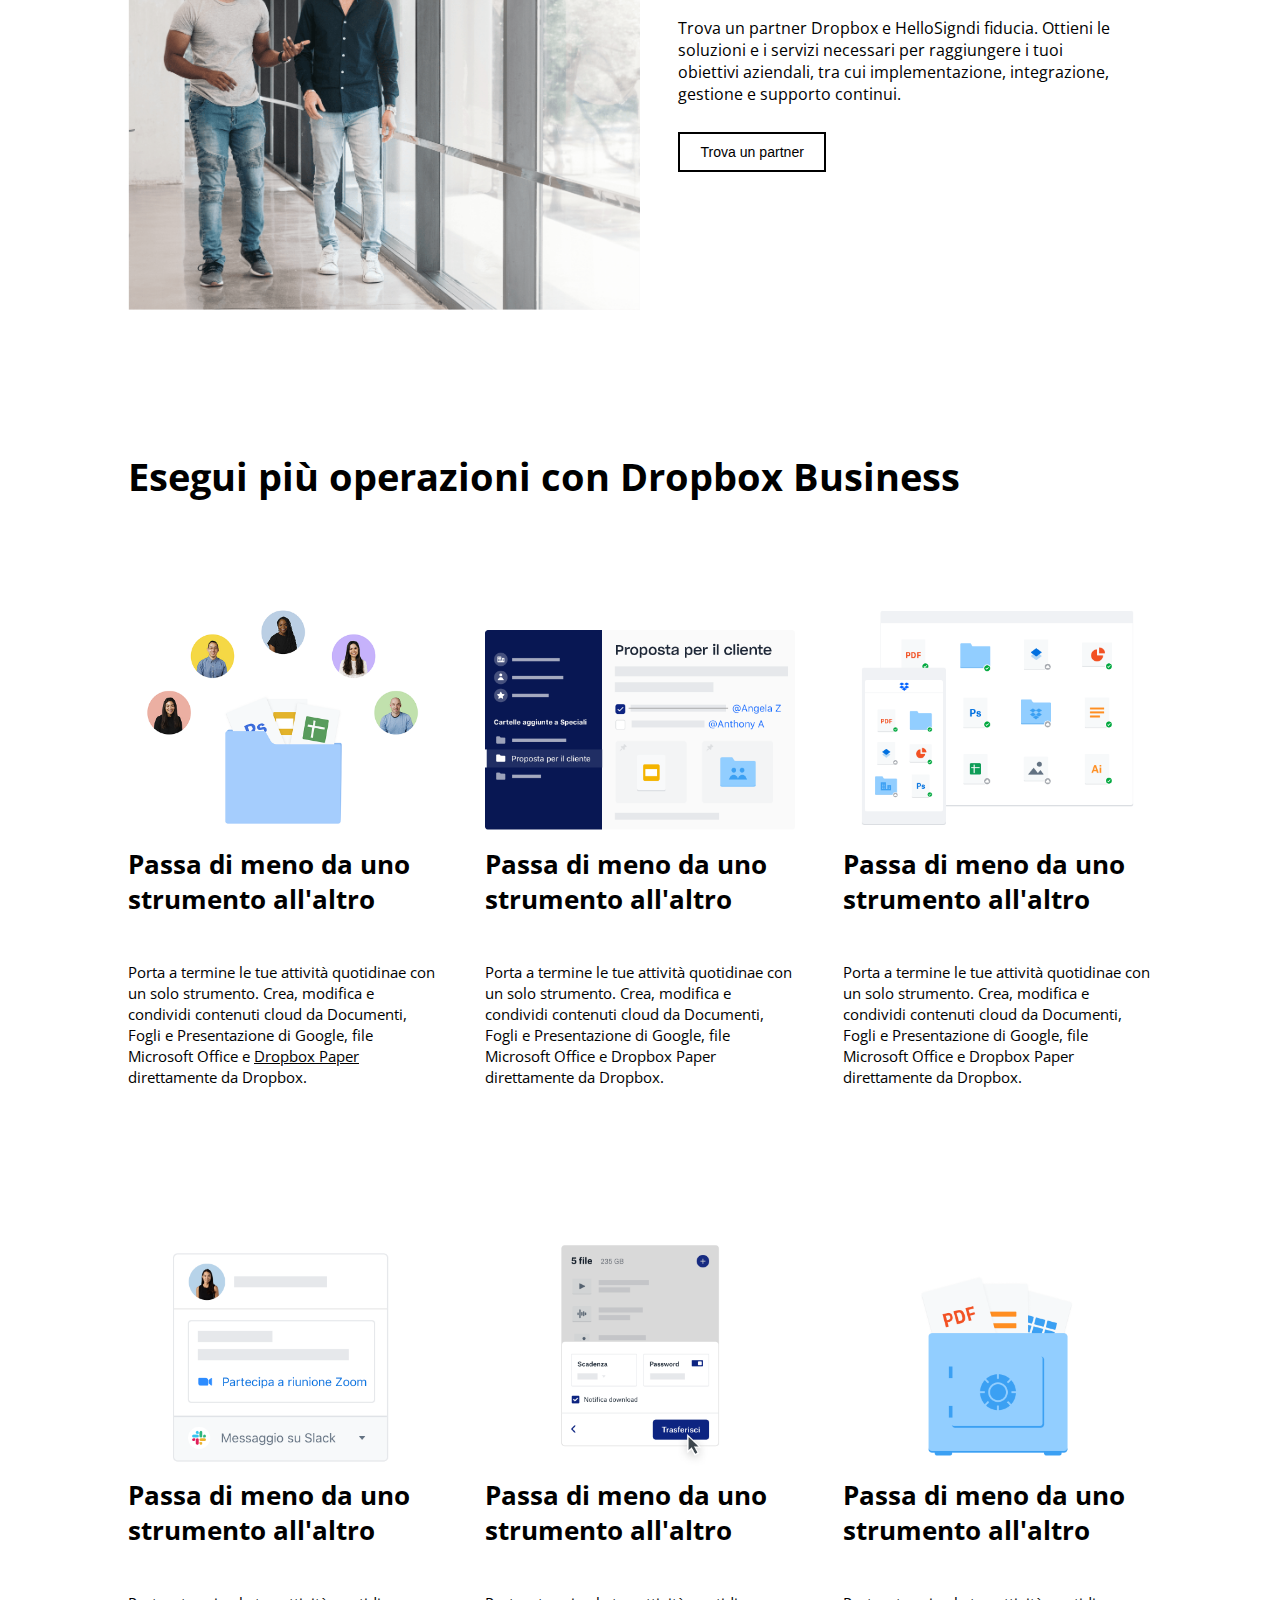
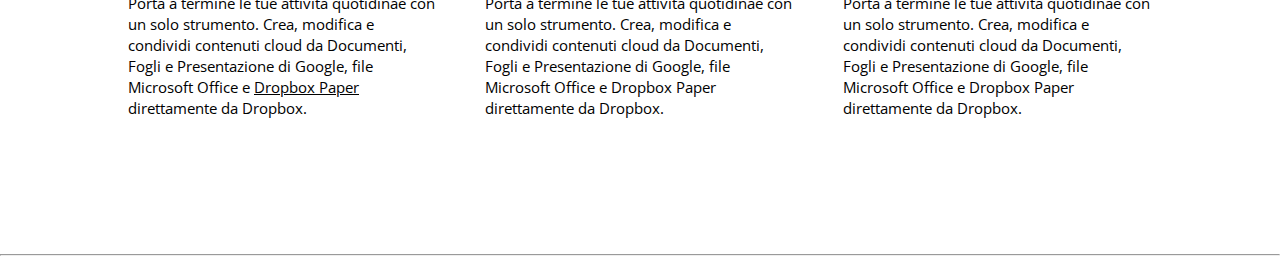
==== commit d59d6fc4: "Dropbox features" ====
--- a/index.html
+++ b/index.html
@@ -537,10 +537,64 @@
 
             <section id="dropbox_features">
 
+                <h2>Esegui più operazioni con Dropbox Business</h2>
+
+                <div class="row clearfix">
+                    <div class="side float_sx">
+                        <img src="img/business-feature-switching-tools.png" alt="">
+
+                        <h3>Passa di meno da uno strumento all'altro</h3>
+                         
+                        <p>Porta a termine le tue attività quotidinae con un solo strumento. Crea, modifica e condividi contenuti cloud da Documenti, Fogli e Presentazione di Google, file Microsoft Office e <span>Dropbox Paper</span> direttamente da Dropbox.</p>
+                    </div>
+
+                    <div class="middle float_sx">
+                        <img src="img/business-feature-coordinate-it.png" alt="">
+
+                        <h3>Passa di meno da uno strumento all'altro</h3>
+                         
+                        <p>Porta a termine le tue attività quotidinae con un solo strumento. Crea, modifica e condividi contenuti cloud da Documenti, Fogli e Presentazione di Google, file Microsoft Office e Dropbox Paper direttamente da Dropbox.</p>
+                    </div>
+
+                    <div class="side float_sx">
+                        <img src="img/business-feature-multi-device.png" alt="">
+
+                        <h3>Passa di meno da uno strumento all'altro</h3>
+                         
+                        <p>Porta a termine le tue attività quotidinae con un solo strumento. Crea, modifica e condividi contenuti cloud da Documenti, Fogli e Presentazione di Google, file Microsoft Office e Dropbox Paper direttamente da Dropbox.</p>
+                    </div>
+                </div>
+
+                <div class="row clearfix">
+                    <div class="side float_sx">
+                        <img src="img/business-feature-integrations-it.png" alt="">
+
+                        <h3>Passa di meno da uno strumento all'altro</h3>
+                            
+                        <p>Porta a termine le tue attività quotidinae con un solo strumento. Crea, modifica e condividi contenuti cloud da Documenti, Fogli e Presentazione di Google, file Microsoft Office e <span>Dropbox Paper</span> direttamente da Dropbox.</p>
+                    </div>
+
+                    <div class="middle float_sx">
+                        <img src="img/business-feature-send-files-it.png" alt="">
+
+                        <h3>Passa di meno da uno strumento all'altro</h3>
+                            
+                        <p>Porta a termine le tue attività quotidinae con un solo strumento. Crea, modifica e condividi contenuti cloud da Documenti, Fogli e Presentazione di Google, file Microsoft Office e Dropbox Paper direttamente da Dropbox.</p>
+                    </div>
+
+                    <div class="side float_sx">
+                        <img src="img/business-feature-security.png" alt="">
+
+                        <h3>Passa di meno da uno strumento all'altro</h3>
+                            
+                        <p>Porta a termine le tue attività quotidinae con un solo strumento. Crea, modifica e condividi contenuti cloud da Documenti, Fogli e Presentazione di Google, file Microsoft Office e Dropbox Paper direttamente da Dropbox.</p>
+                    </div>
+                </div>
+
             </section>
 
             <section id="behaviors">
-
+                
             </section>
 
             <section id="promo_banner">
--- a/css/style.css
+++ b/css/style.css
@@ -353,4 +353,33 @@
 
 /* / PARTNER CTA SECTION*/
 
-
+/* DROPBOX FEATURES */
+
+#dropbox_features img{
+    width: 100%;
+}
+
+#dropbox_features h2{
+    font-size: 3vw;
+    padding-bottom: 10vh;
+}
+
+#dropbox_features div.row{
+    padding-bottom: 15vh;
+}
+
+#dropbox_features .row h3{
+    font-size: 2vw;
+    padding-bottom: 5vh;
+}
+
+#dropbox_features .row p{
+    font-size: 1.2vw;
+}
+
+#dropbox_features .row p > span{
+    text-decoration: underline;
+}
+/* DROPBOX FEATURES */
+
+/* DROPBOX FEATURES */
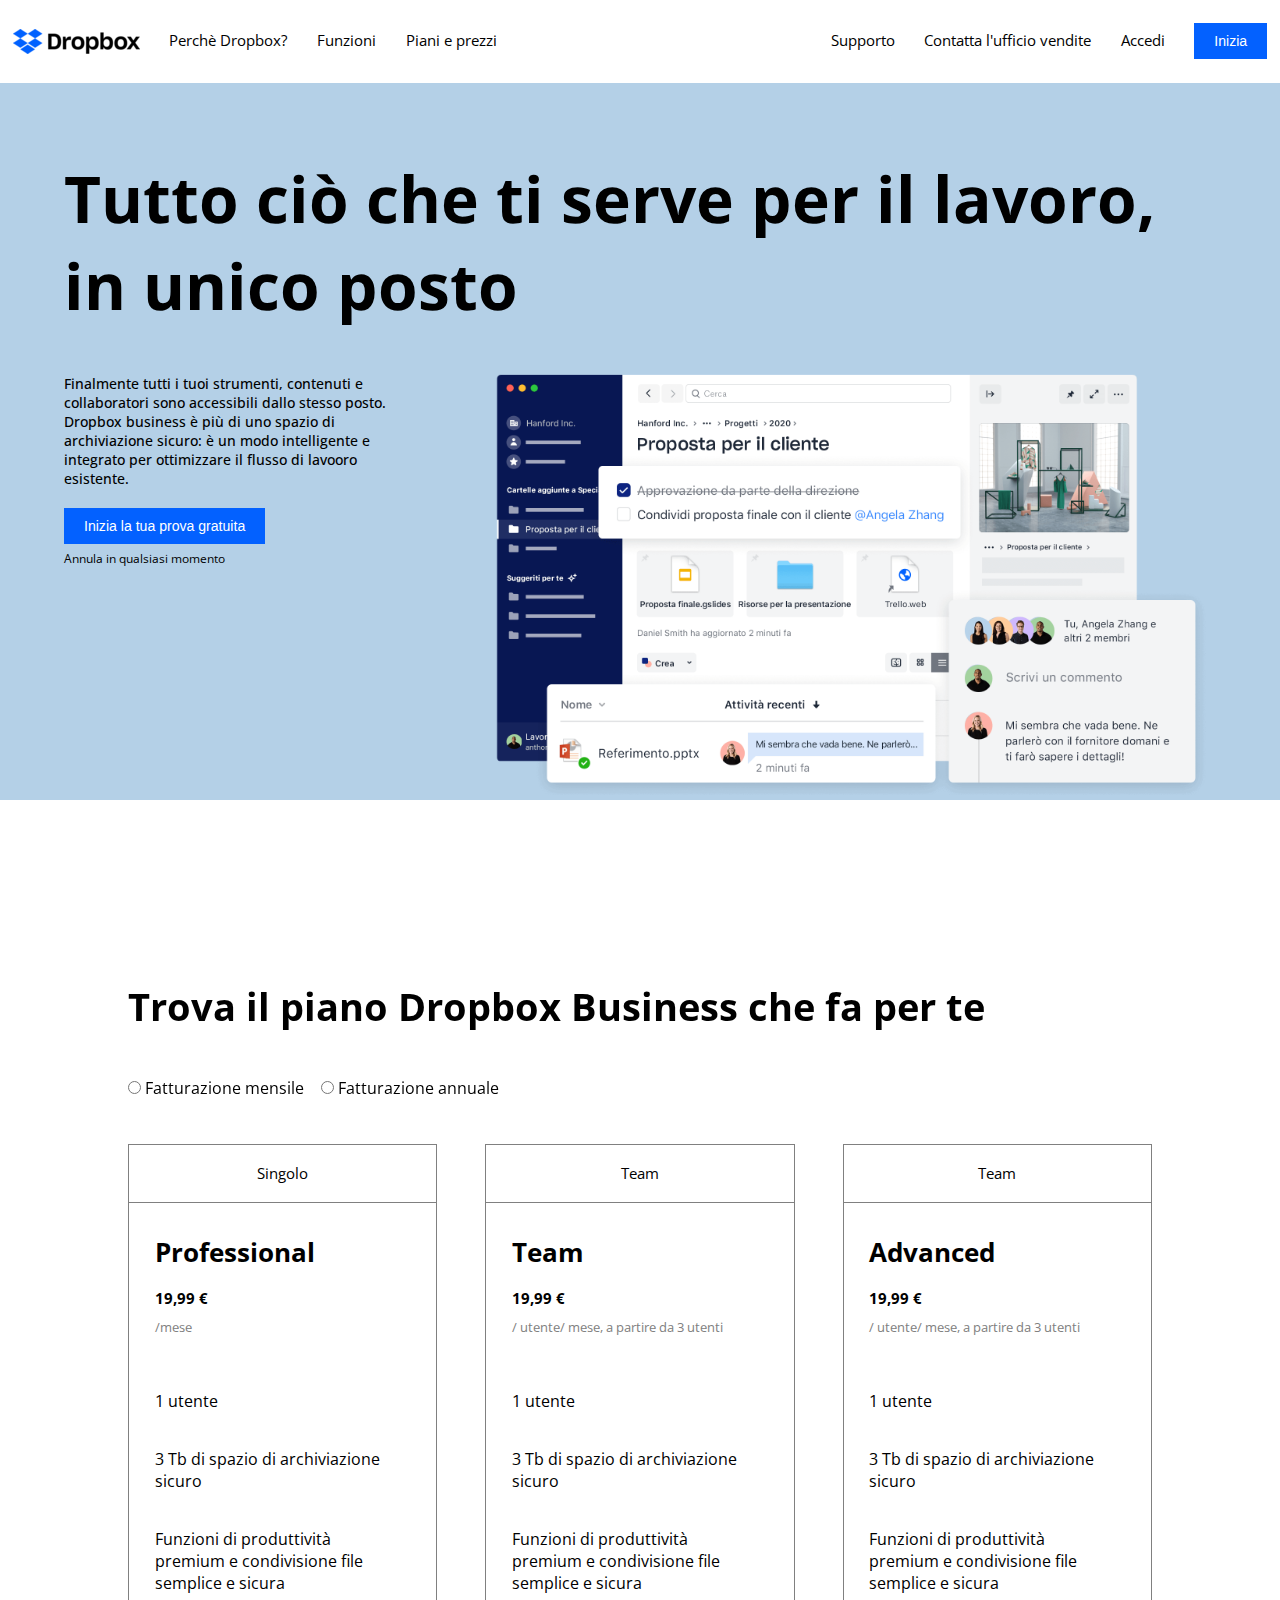
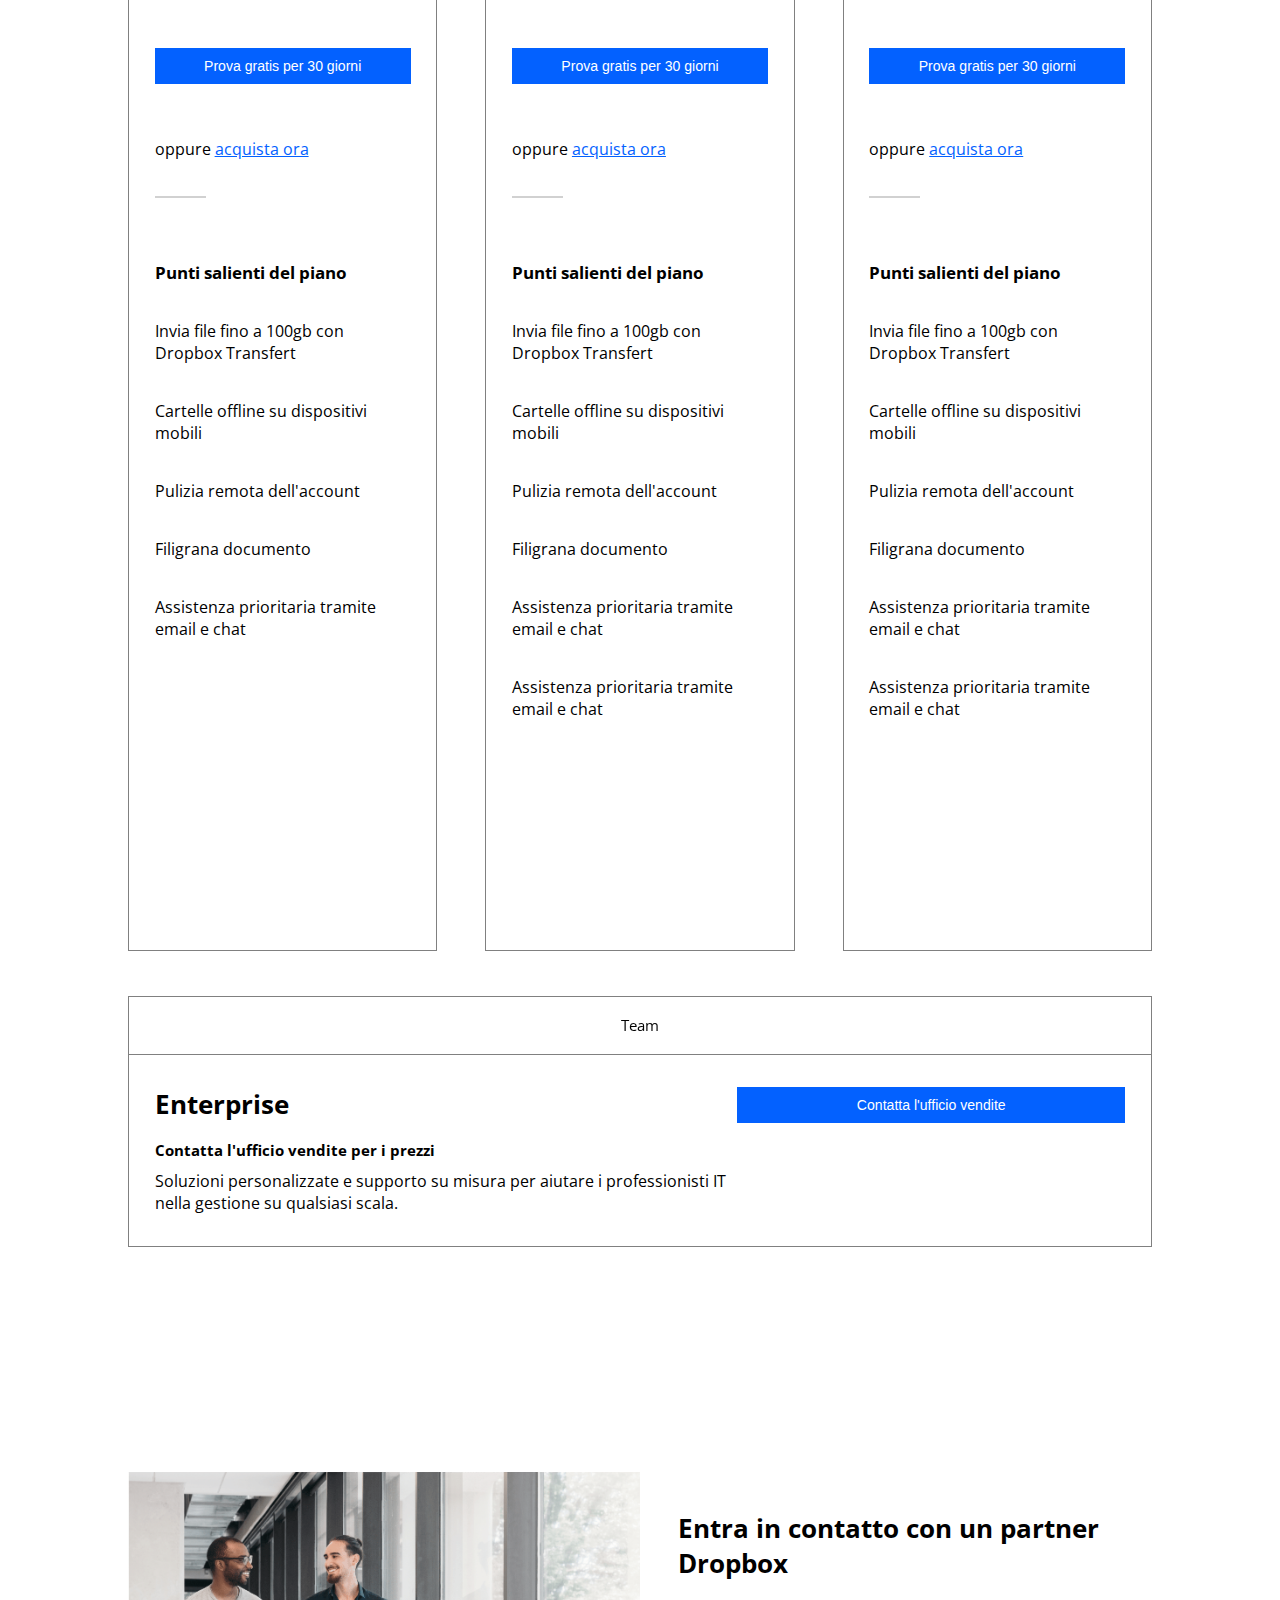
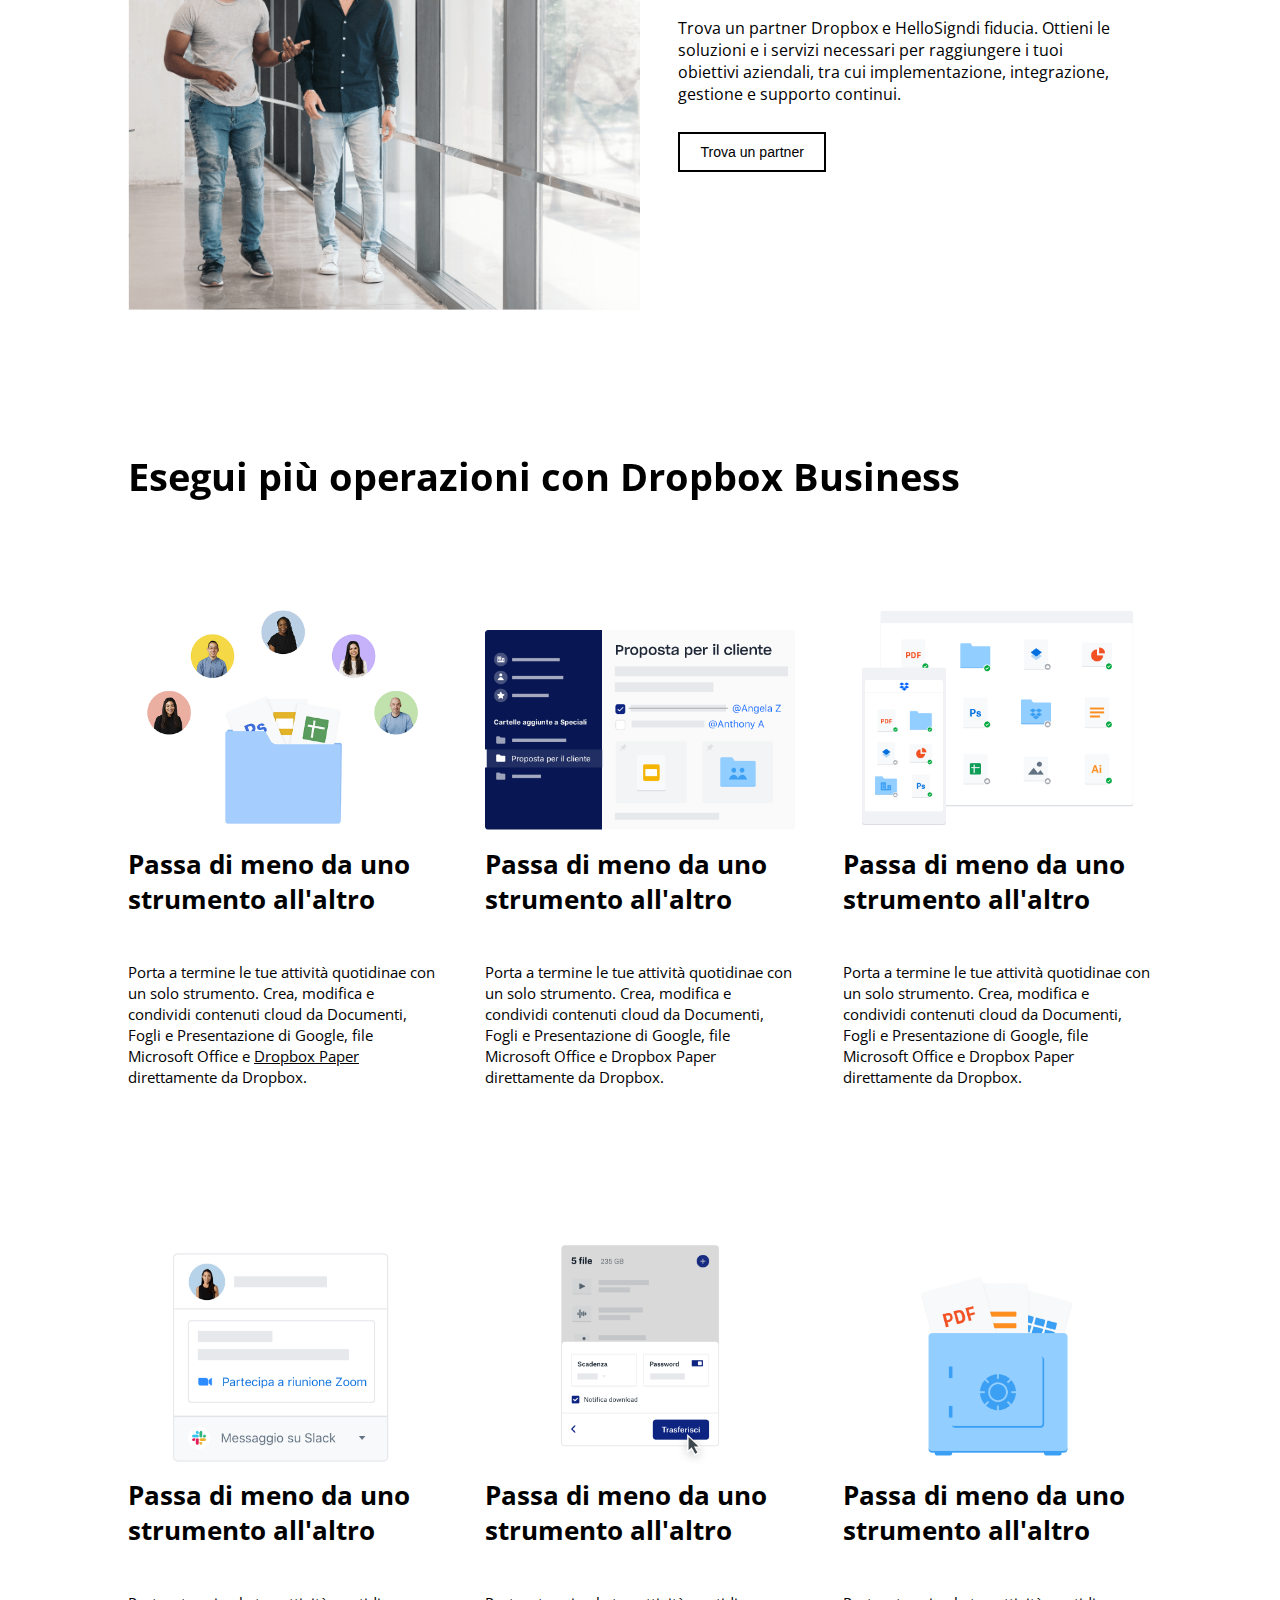
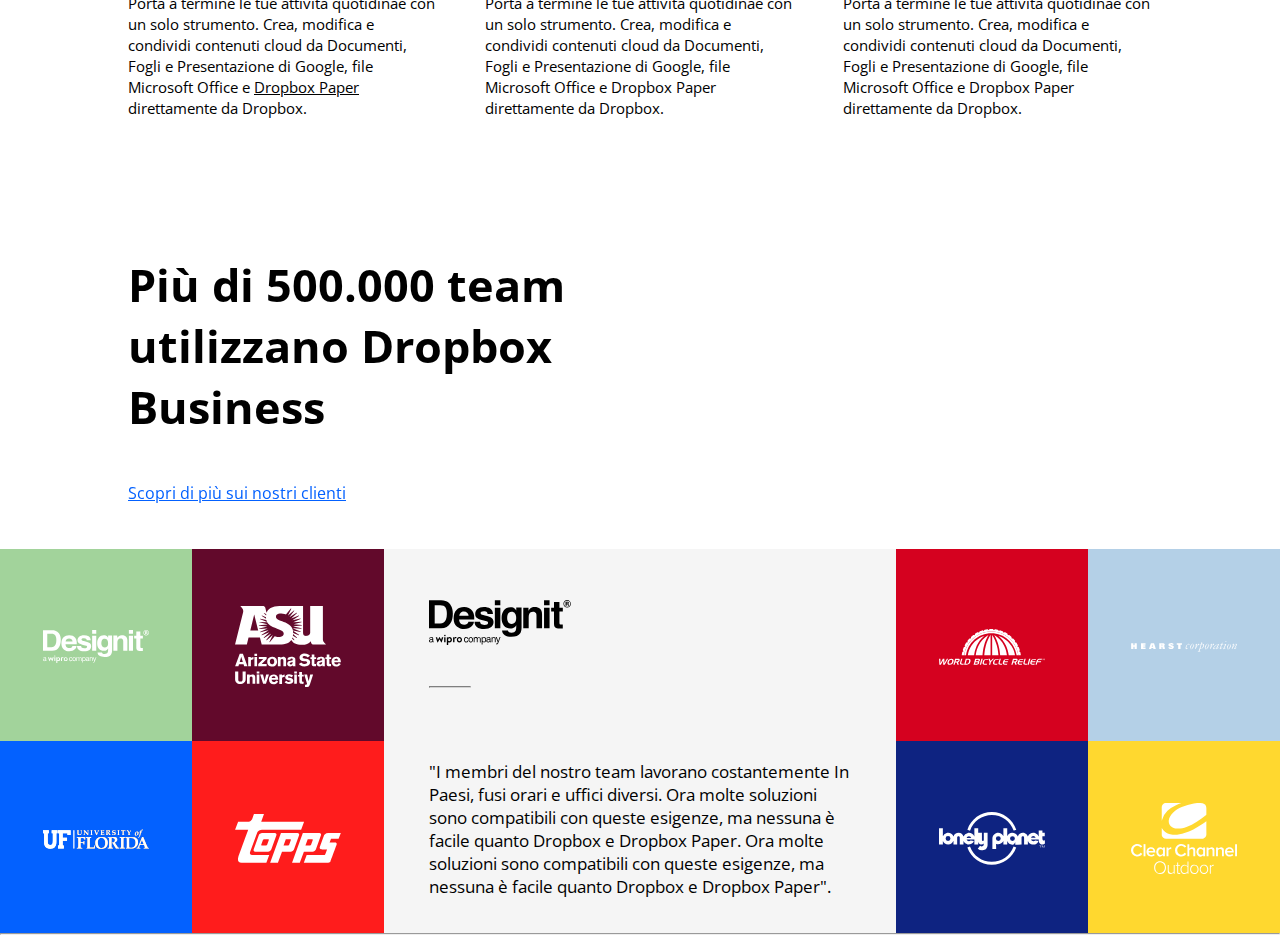
==== commit 7f23762c: "Behaviors logos and review" ====
--- a/index.html
+++ b/index.html
@@ -43,7 +43,7 @@
                     </ul>
                 </nav>
 
-                <button class="button_style blue_bg">
+                <button class="button_style light-blue_bg">
                     <a href="">Inizia</a>
                 </button>
             </section>
@@ -53,7 +53,7 @@
     <!-- Main > sections -->
     <main>
         <!-- Jumbotron -->
-        <section class="jumbotron">
+        <section class="jumbotron sugar-paper_bg">
             <div class="w_90">
                 <h1>Tutto ciò che ti serve per il lavoro, in unico posto</h1>
 
@@ -63,7 +63,7 @@
                             Finalmente tutti i tuoi strumenti, contenuti e collaboratori sono accessibili dallo stesso posto. Dropbox business è più di uno spazio di archiviazione sicuro: è un modo intelligente e integrato per ottimizzare il flusso di lavooro esistente.
                         </p>
 
-                        <button class="button_style blue_bg">
+                        <button class="button_style light-blue_bg">
                             <a href="">Inizia la tua prova gratuita</a>
                         </button>
 
@@ -150,7 +150,7 @@
                                 </div>
 
                                 <div class="cta_plan">
-                                    <button class="button_style blue_bg">
+                                    <button class="button_style light-blue_bg">
                                         <a href="">Prova gratis per 30 giorni</a>
                                     </button>
 
@@ -271,7 +271,7 @@
                                 </div>
 
                                 <div class="cta_plan">
-                                    <button class="button_style blue_bg">
+                                    <button class="button_style light-blue_bg">
                                         <a href="">Prova gratis per 30 giorni</a>
                                     </button>
 
@@ -402,7 +402,7 @@
                                 </div>
 
                                 <div class="cta_plan">
-                                    <button class="button_style blue_bg">
+                                    <button class="button_style light-blue_bg">
                                         <a href="">Prova gratis per 30 giorni</a>
                                     </button>
 
@@ -502,7 +502,7 @@
                             </div>
 
                             <div class="cta_plan float_sx">
-                                <button class="button_style blue_bg">
+                                <button class="button_style light-blue_bg">
                                     <a href="">Contatta l'ufficio vendite</a>
                                 </button>
                             </div>
@@ -593,8 +593,69 @@
 
             </section>
 
+        </div>
             <section id="behaviors">
-                
+                <div class="discover_clients_cta w_80">
+                    <h2>Più di 500.000 team<br> utilizzano Dropbox Business</h2>
+
+                    <p><a class="light-blue_text" href="">Scopri di più sui nostri clienti</a></p>
+                </div>
+
+                <div class="clearfix">
+                    <div class="logos float_sx">
+                        <div class="clearfix">
+                            <div class="logo_container green_bg float_sx">
+                                <img src="img/designit.svg" alt="">
+                            </div>
+
+                            <div class="logo_container bordeaux_bg float_sx">
+                                <img src="img/arizona_state_university.svg" alt="">
+                            </div>
+
+                            <div class="logo_container light-blue_bg float_sx">
+                                <img src="img/university_of_florida.svg" alt="">
+                            </div>
+
+                            <div class="logo_container light-red_bg float_sx">
+                                <img src="img/topps.svg" alt="">
+                            </div>
+                        </div>
+                    </div>
+
+                    <div class="review light-gray_bg float_sx">
+                        <img src="img/designit.svg" alt="">
+
+                        <hr>
+
+                        <p>
+                            "I membri del nostro team lavorano costantemente In Paesi, fusi orari e uffici diversi. Ora molte soluzioni sono compatibili con queste esigenze, ma nessuna è facile quanto Dropbox e Dropbox Paper. Ora molte soluzioni sono compatibili con queste esigenze, ma nessuna è facile quanto Dropbox e Dropbox Paper".
+                        </p>
+
+                        <p>
+                            Morten Thomsem, Global IT Lead
+                        </p>
+                    </div>
+
+                    <div class="logos float_sx">
+                        <div class="clearfix">
+                            <div class="logo_container dark-red_bg float_sx">
+                                <img src="img/world_bicycle_relief.svg" alt="">
+                            </div>
+
+                            <div class="logo_container sugar-paper_bg float_sx">
+                                <img src="img/hearst_corp.svg" alt="">
+                            </div>
+
+                            <div class="logo_container blue_bg float_sx">
+                                <img src="img/lonely_planet.svg" alt="">
+                            </div>
+
+                            <div class="logo_container yellow_bg float_sx">
+                                <img src="img/clear_channel.svg" alt="">
+                            </div>
+                        </div>
+                    </div>
+                </div>
             </section>
 
             <section id="promo_banner">
@@ -604,8 +665,6 @@
             <section id="faq">
 
             </section>
-
-        </div>
     </main>
 <!-- Main > sections -->
 
--- a/css/style.css
+++ b/css/style.css
@@ -71,7 +71,7 @@
     text-decoration: none;
 }
 
-.button_style.blue_bg > a{
+.button_style.light-blue_bg > a{
     color: white;
 }
 
@@ -89,16 +89,51 @@
     background-color: white;
 }
 
+.light-blue_bg{
+    background-color: #0361FF;
+}
+
 .blue_bg{
-    background-color: #0361FF;
-}
-
+    background-color: #0E2381;
+}
+
+.green_bg{
+    background-color: #A2D39B;
+}
+
+.bordeaux_bg{
+    background-color: #62092B;
+}
+
+.sugar-paper_bg{
+    background-color: #B4D0E7;
+}
+
+.light-red_bg{
+    background-color: #FF1C1C;
+}
+
+.dark-red_bg{
+    background-color: #D5011F;
+}
+
+.yellow_bg{
+    background-color: #FFD82F;
+}
+
+.light-gray_bg{
+    background-color: #F5F5F5;
+}
 /* / BACKGROUND COLOR */
 
 /* TEXT COLOR */
 
 .bordeaux_text{
     color: #62092B;
+}
+
+.light-blue_text{
+    color: #0361FF;
 }
 
 /* / TEXT COLOR */
@@ -146,10 +181,6 @@
 /* / HEADER */
 
 /* Jumbotron */
-
-section.jumbotron{
-    background-color: #B4D0E7;
-}
 
 .jumbotron h1{
     font-size: 5vw;
@@ -380,6 +411,62 @@
 #dropbox_features .row p > span{
     text-decoration: underline;
 }
-/* DROPBOX FEATURES */
-
-/* DROPBOX FEATURES */
+
+/* /DROPBOX FEATURES */
+
+
+/* Behaviors section */
+
+div.discover_clients_cta > h2{
+    width: 50%;
+    font-size: 5vh;
+}
+
+div.discover_clients_cta > p{
+    padding: 5vh 0;
+}
+
+/* LOGOS and review section */
+#behaviors .logos{
+    width: 30vw;
+}
+
+#behaviors .logos .logo_container{
+    width: 15vw;
+    height: 15vw;
+    line-height: 15vw;
+    text-align: center;
+}
+
+#behaviors .logos .logo_container > img{
+    width: 55%;
+    vertical-align: middle;
+    filter: invert(1);
+}
+
+#behaviors .review{
+    width: calc(100% - 60vw);
+    height: 30vw;
+    padding: 4vw 5vh;
+    overflow-y: scroll;
+}
+
+#behaviors .review > img{
+    height: 5vh;
+    margin-bottom: 4vh;
+}
+
+#behaviors .review hr{
+    border-color: lightgray;
+    width: 10%;
+}
+
+#behaviors .review > p:first-of-type{
+    padding: 8vh 0 9vh;
+    font-size: 1.3vw;
+}
+
+#behaviors .review > p:last-of-type{
+    font-size: 1.5vw;
+}
+/* Behaviors section */
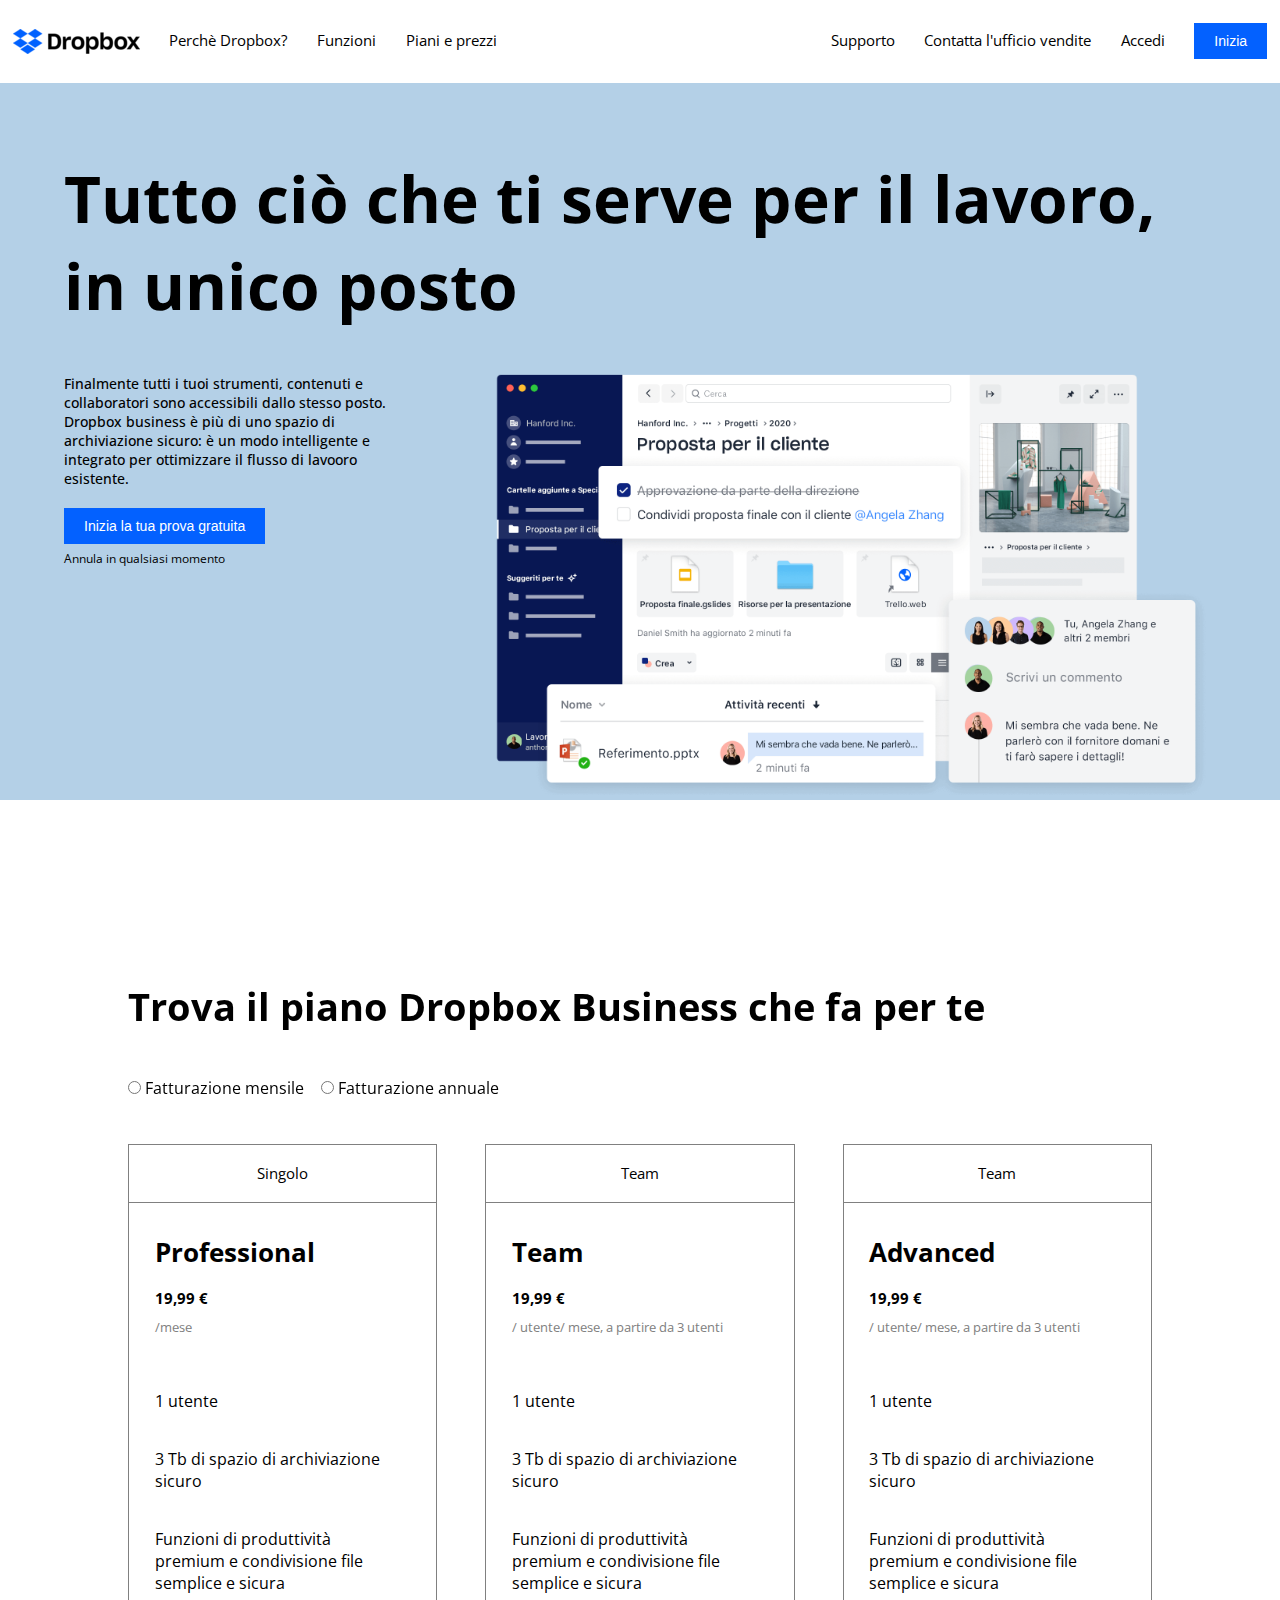
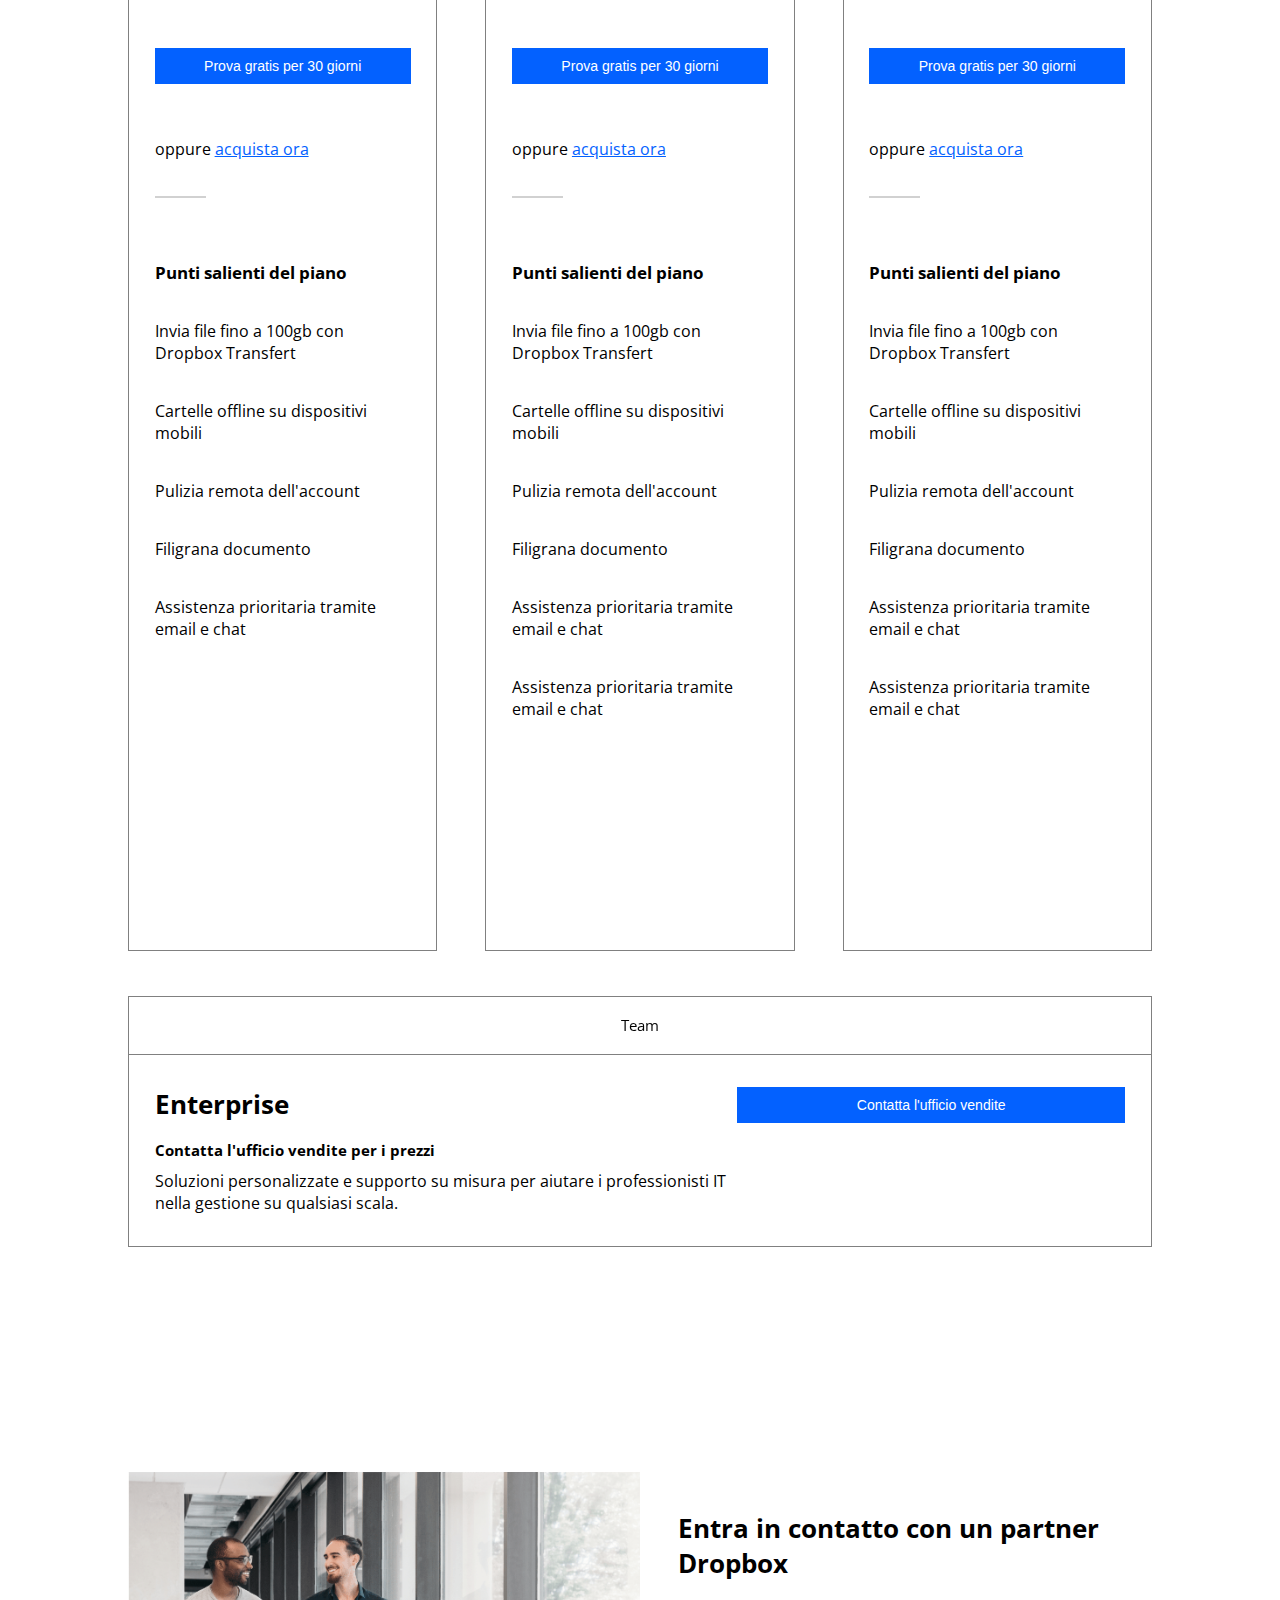
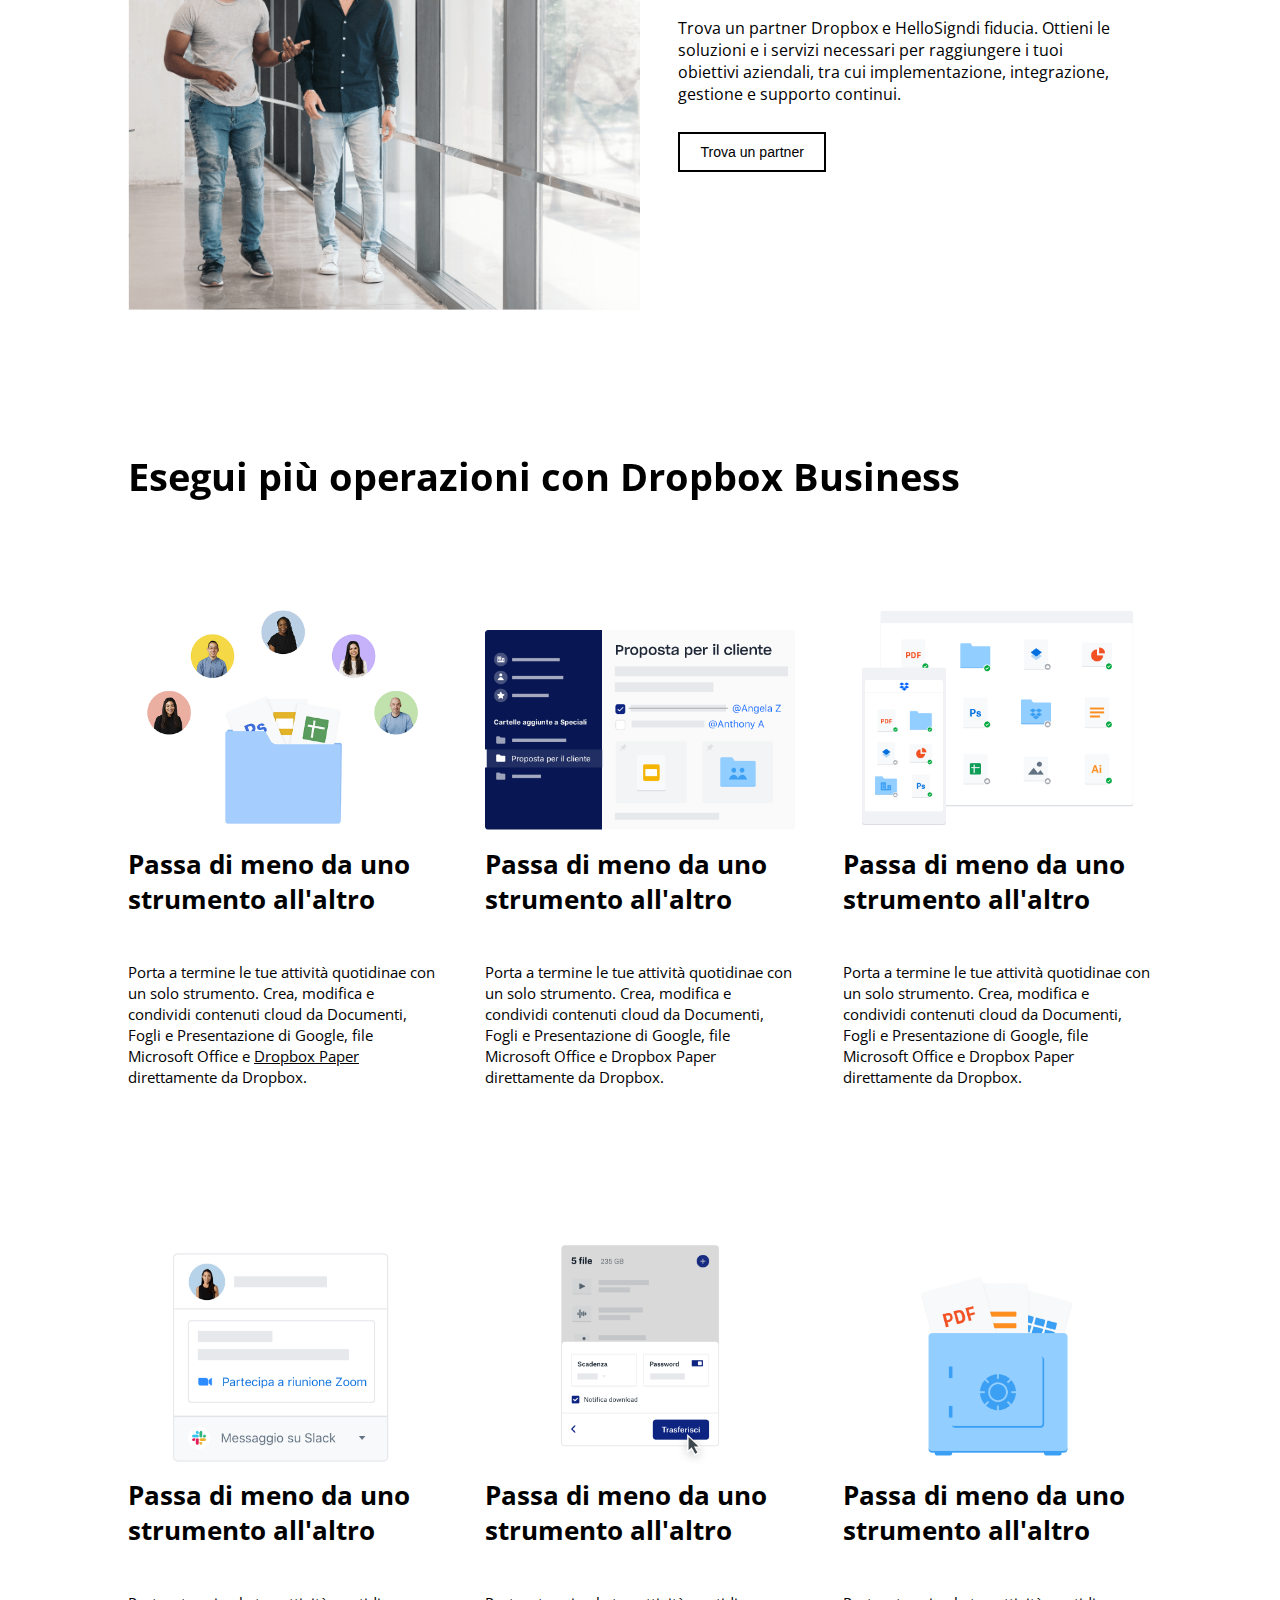
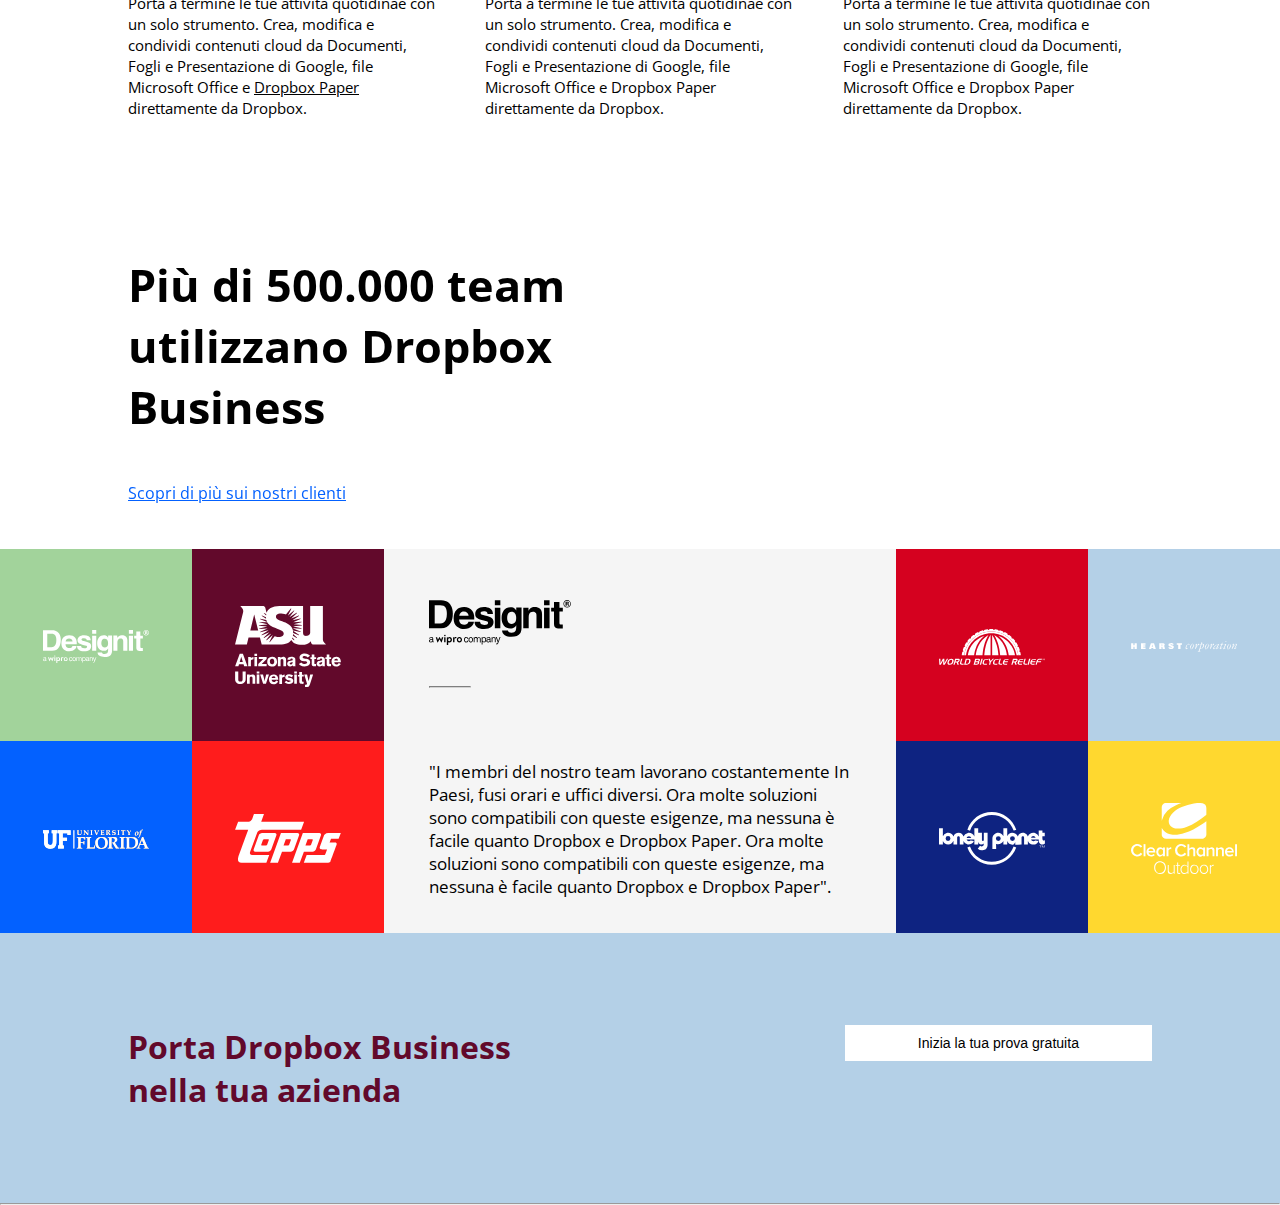
==== commit 8da29a37: "Promo banner" ====
--- a/index.html
+++ b/index.html
@@ -658,7 +658,19 @@
                 </div>
             </section>
 
-            <section id="promo_banner">
+            <section id="promo_banner" class="sugar-paper_bg">
+
+                <div class="clearfix w_80">
+                    <div class="float_sx">
+                        <h2 class="bordeaux_text">Porta Dropbox Business nella tua azienda</h2>
+                    </div>
+
+                    <div class="float_sx">
+                        <button class="button_style white_bg">
+                            <a href="">Inizia la tua prova gratuita</a>
+                        </button>
+                    </div>
+                </div>
 
             </section>
 
--- a/css/style.css
+++ b/css/style.css
@@ -73,10 +73,6 @@
 
 .button_style.light-blue_bg > a{
     color: white;
-}
-
-.button_style.white_bg{
-    border: 2px solid black;
 }
 
 .button_style.white_bg > a{
@@ -382,6 +378,9 @@
     padding: 4vh 0 3vh;
 }
 
+div.cta_text .button_style.white_bg{
+    border: 2px solid black;
+}
 /* / PARTNER CTA SECTION*/
 
 /* DROPBOX FEATURES */
@@ -469,4 +468,37 @@
 #behaviors .review > p:last-of-type{
     font-size: 1.5vw;
 }
-/* Behaviors section */
+/* / Behaviors section */
+
+/* Promo banner */
+
+#promo_banner{
+    height: 30vh;
+    position: relative;
+}
+
+#promo_banner > .clearfix{
+    position: absolute;
+    top: 50%;
+    left: 50%;
+    transform: translate(-50%,-50%);
+}
+
+#promo_banner > .clearfix > div:first-child{
+    width: 70%;
+    padding-right: 30%;
+}
+
+#promo_banner > .clearfix > div:last-child{
+    width: 30%;
+}
+
+#promo_banner > .clearfix h2{
+    font-size: 2.5vw;
+}
+
+#promo_banner > .clearfix button{
+    width: 100%;
+}
+
+/* Promo banner */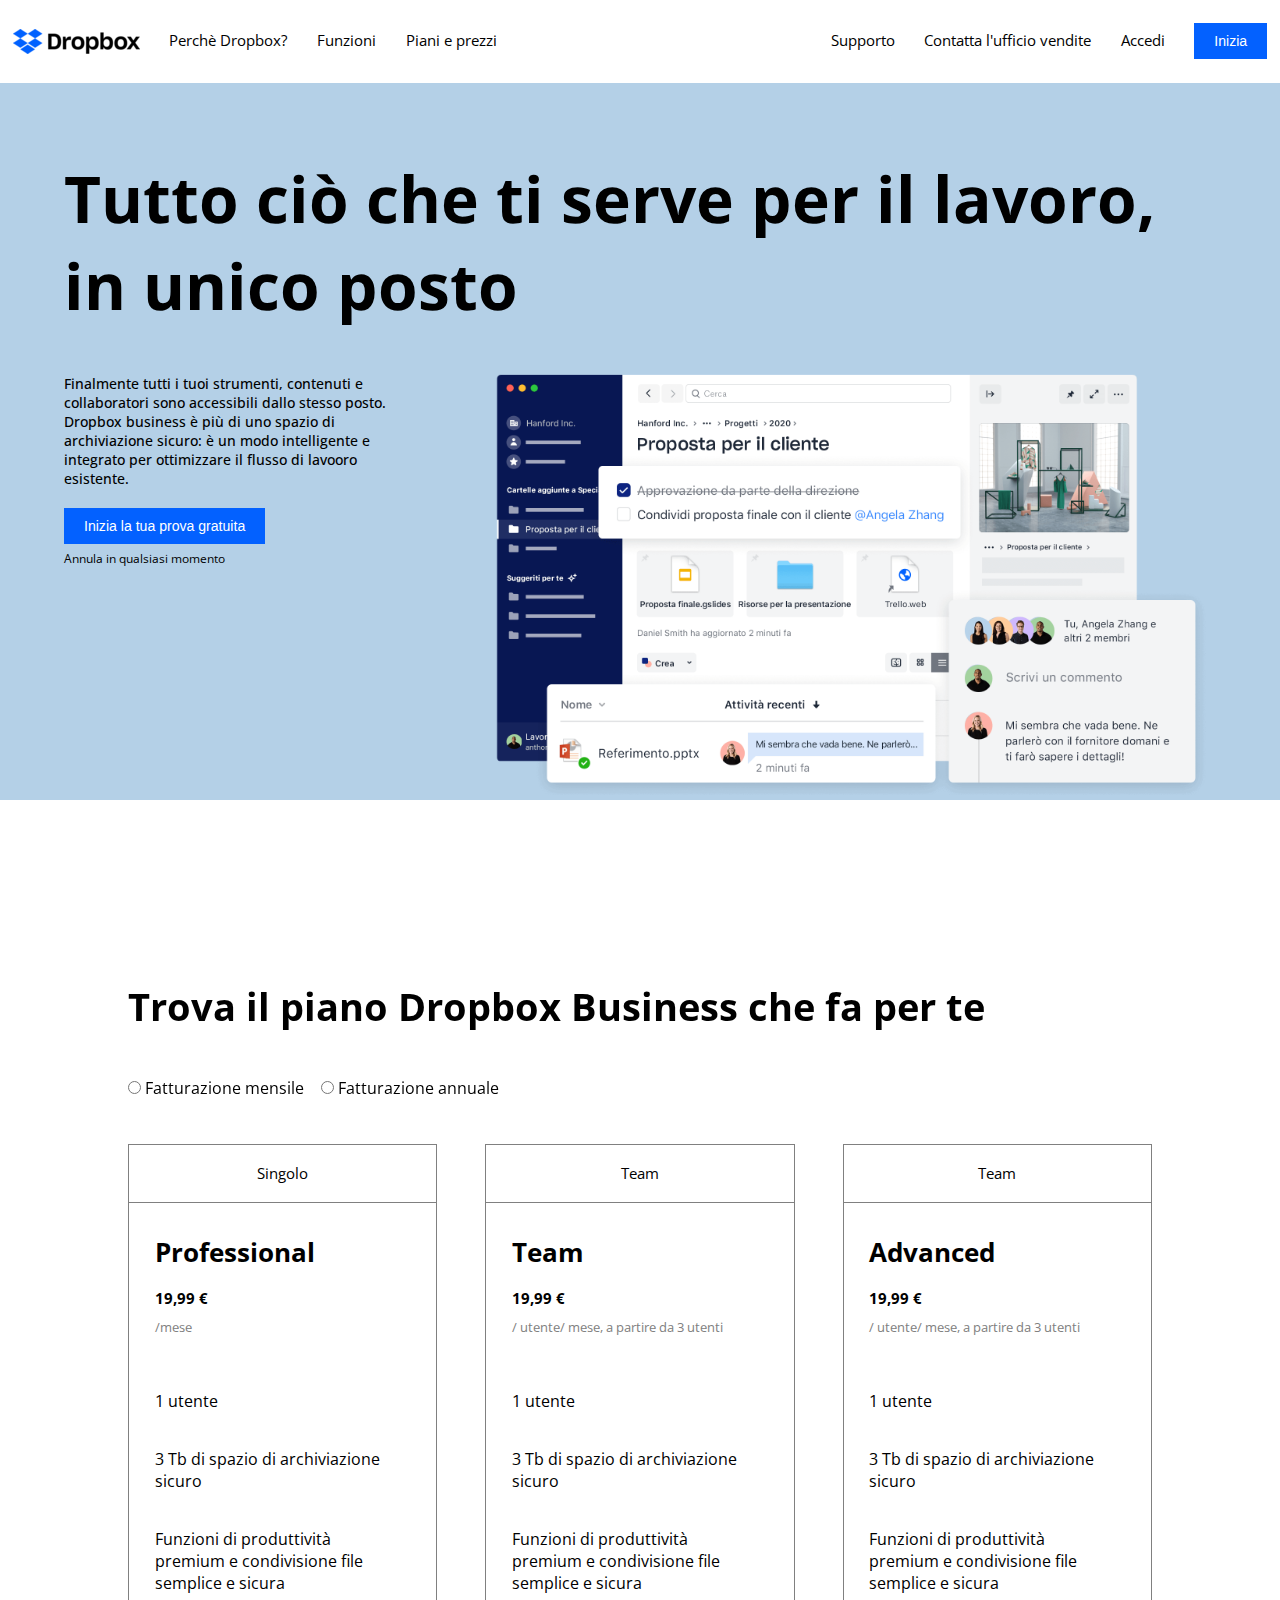
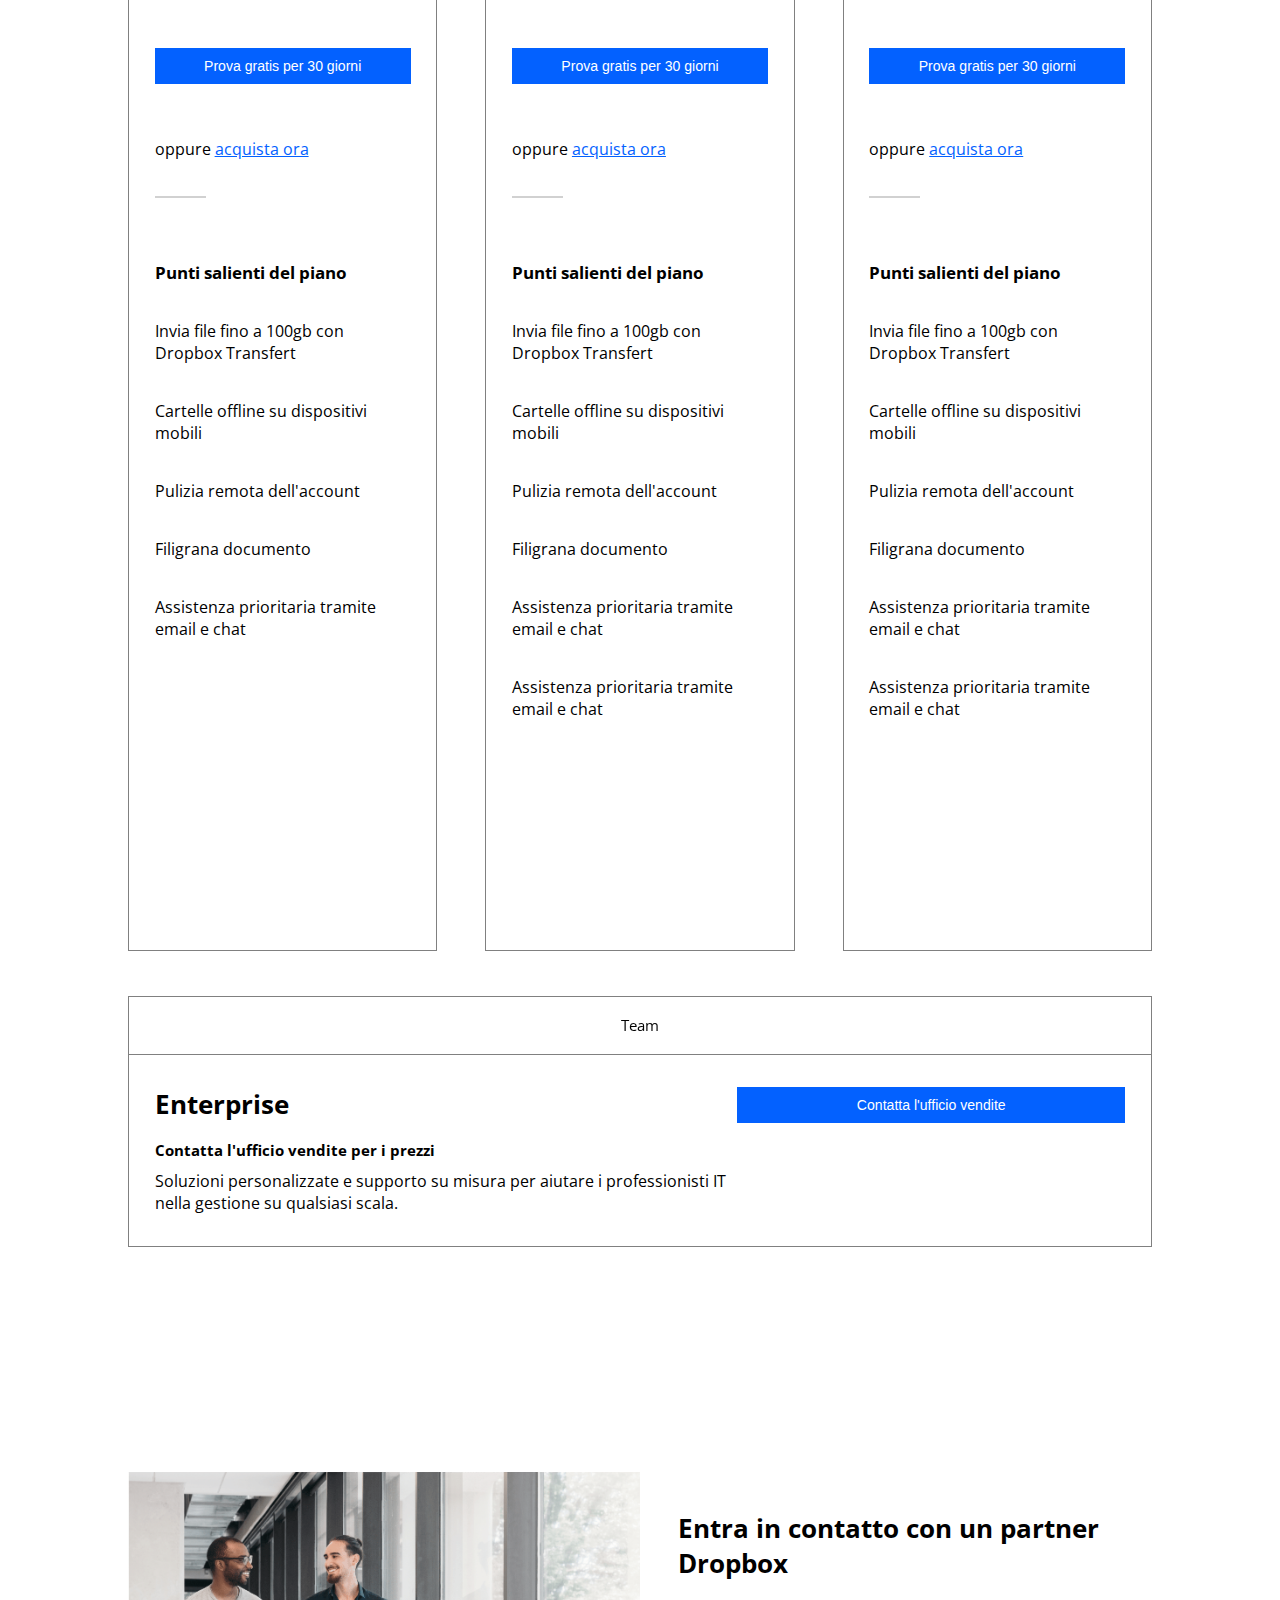
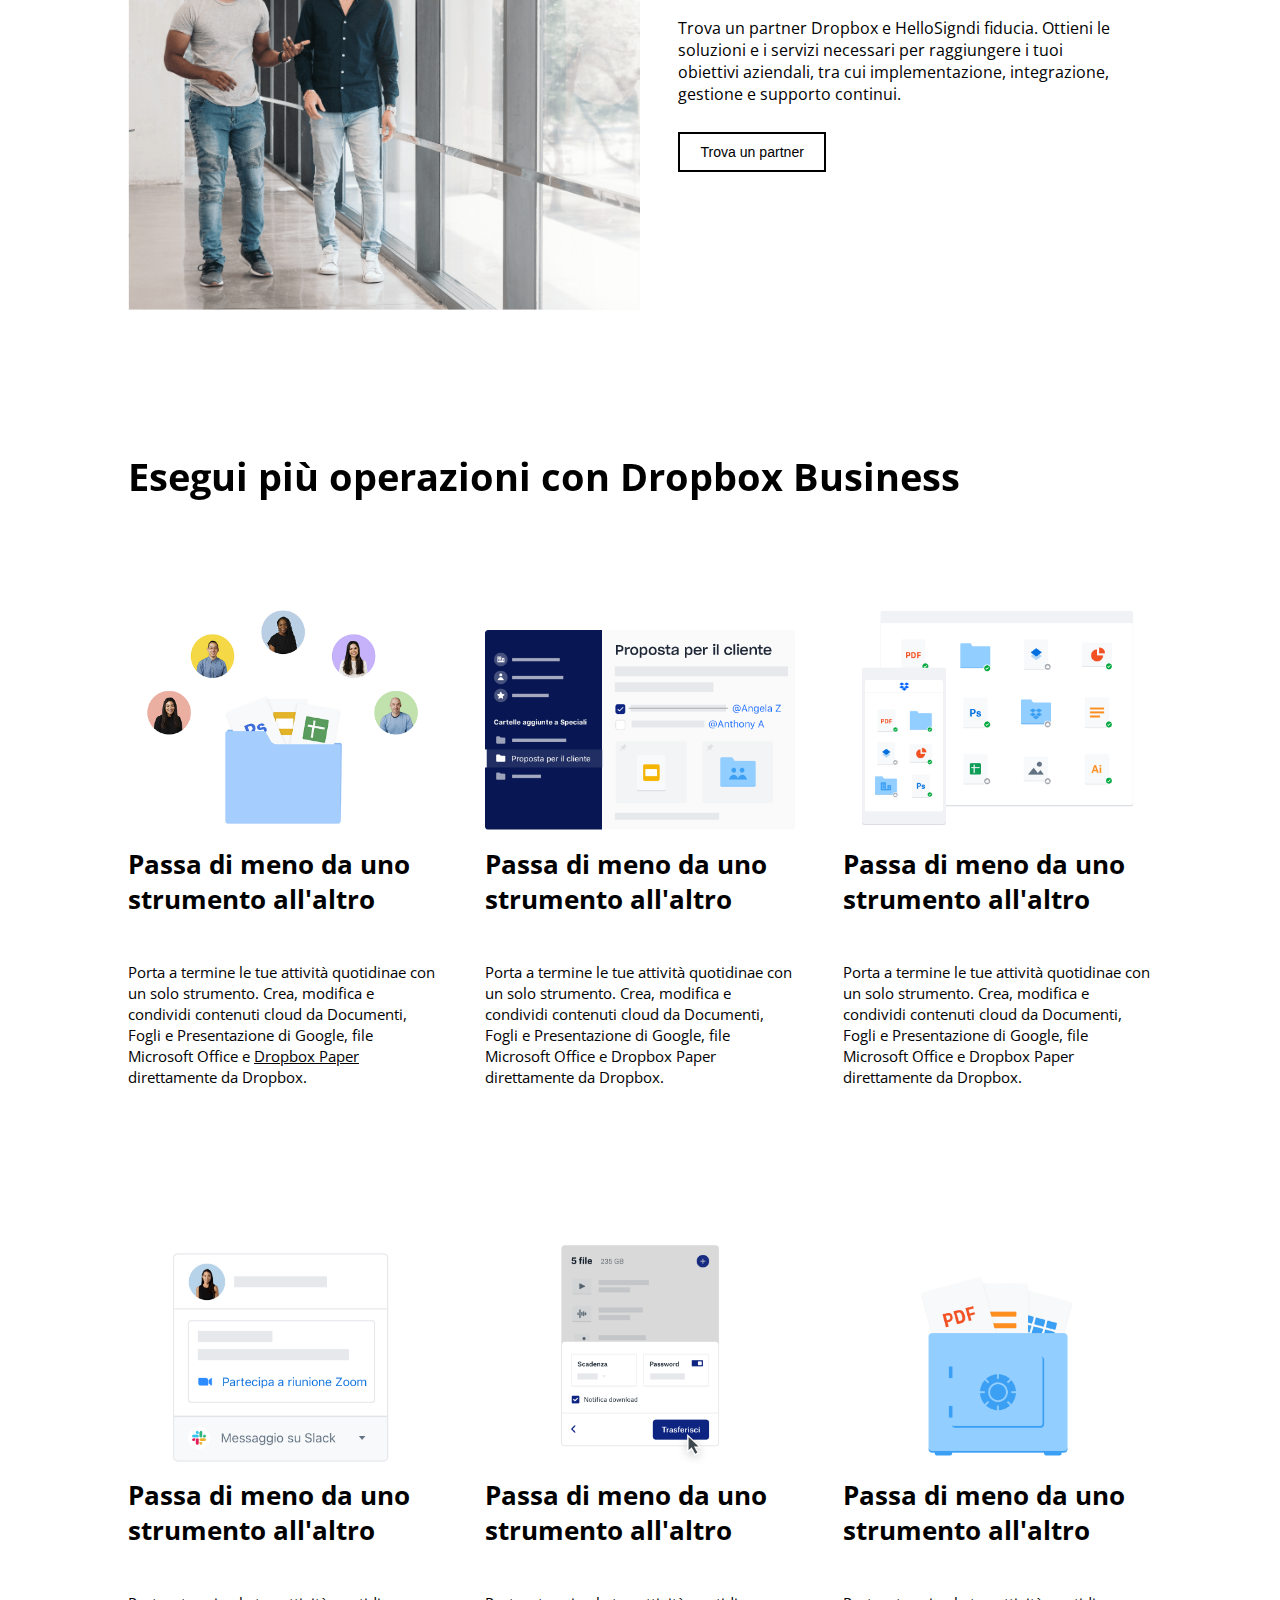
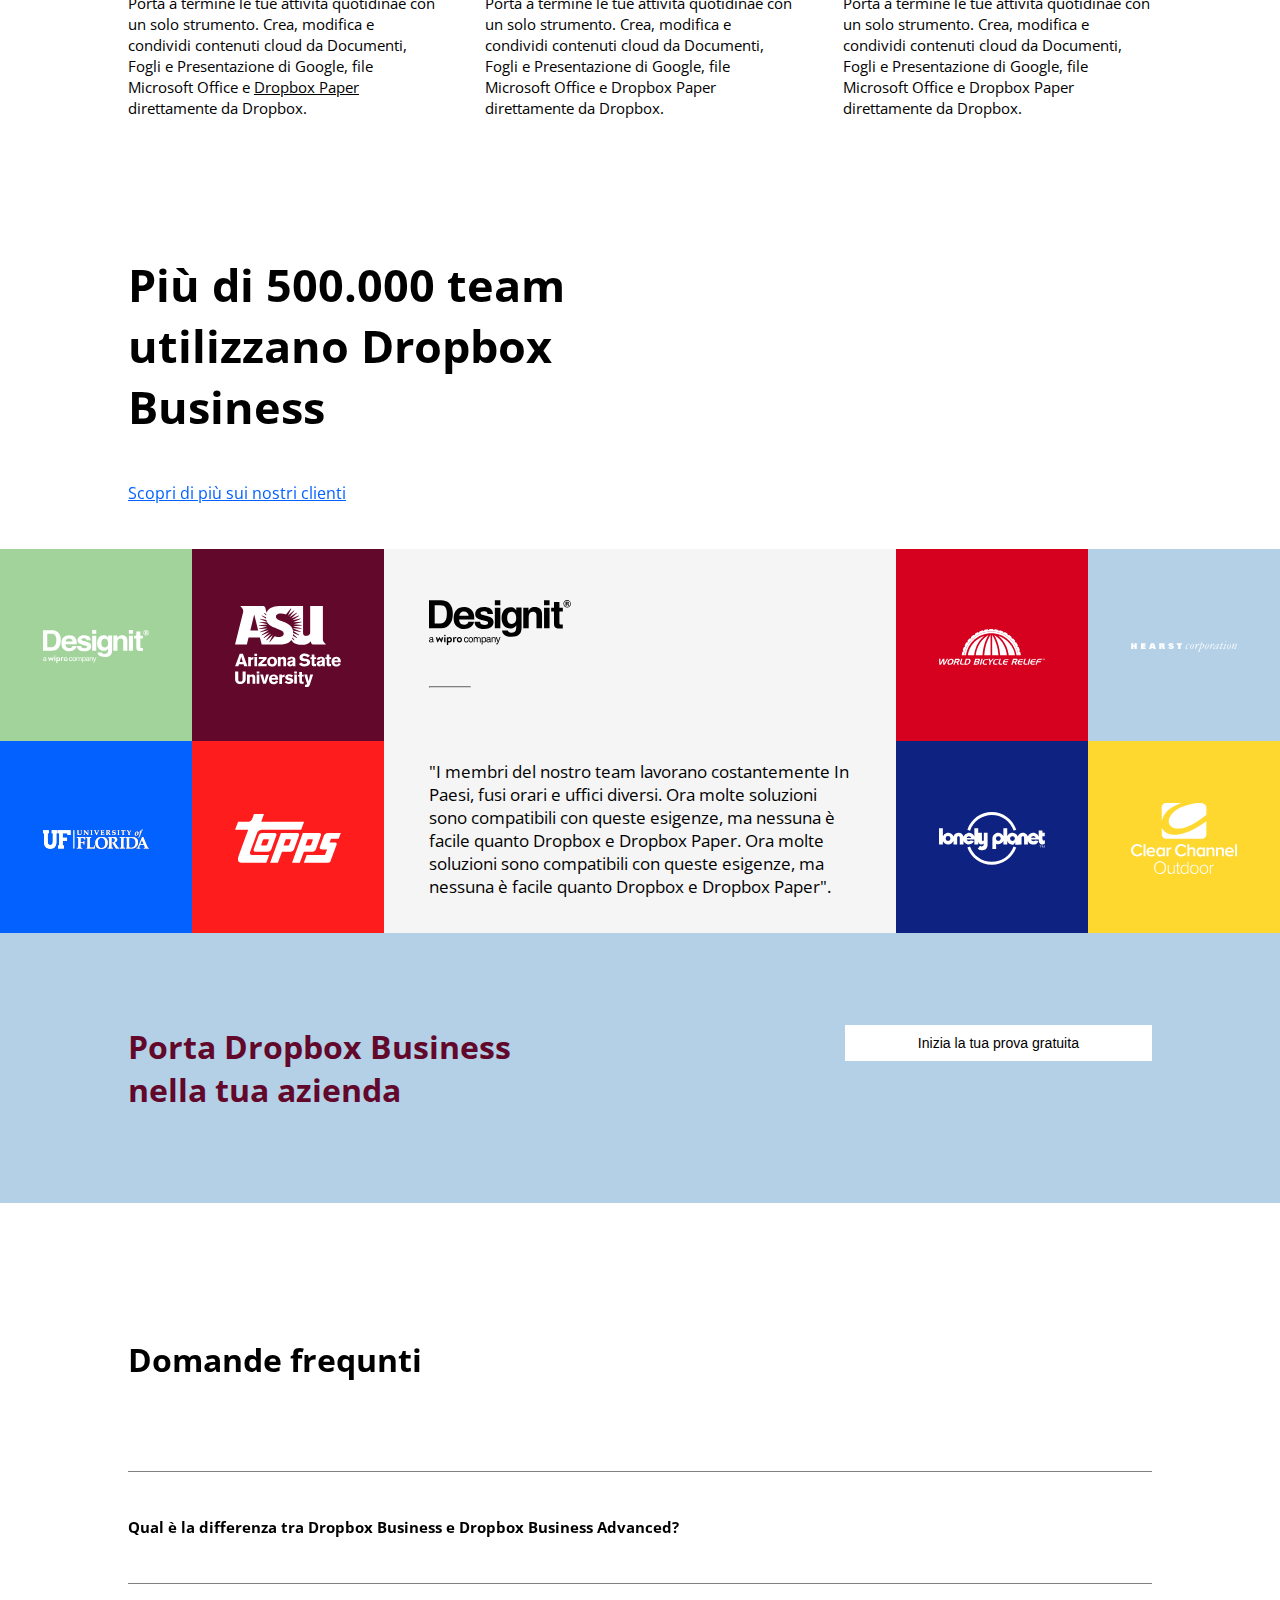
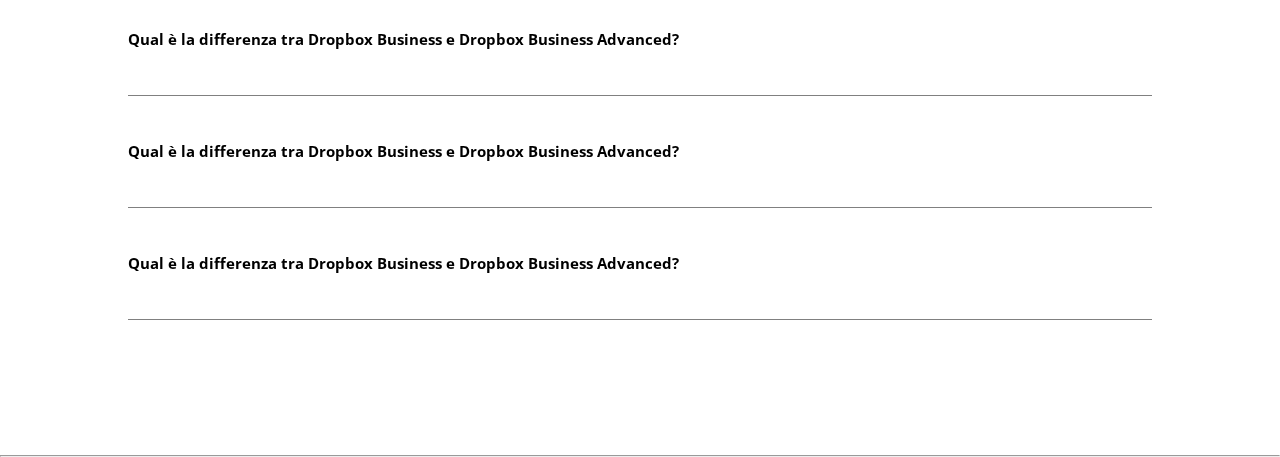
==== commit 04eaa3c6: "Faq" ====
--- a/index.html
+++ b/index.html
@@ -675,7 +675,71 @@
             </section>
 
             <section id="faq">
-
+                <div class="w_80">
+                    <h3>Domande frequnti</h3>
+
+                    <div>
+                        <div class="question clearfix">
+                            <div class="float_sx">
+                                <p>Qual è la differenza tra Dropbox Business e Dropbox Business Advanced?</p>
+                            </div>
+
+                            <div class="float_dx">
+                                <i class="fas fa-chevron-down"></i>
+                                <i class="fas fa-chevron-up"></i>
+                            </div>
+
+                            <div class="answer">
+                                Lorem ipsum dolor sit amet consectetur adipisicing elit. Unde magnam et dignissimos beatae eligendi quos hic cupiditate laboriosam quas odit doloremque numquam rerum consectetur dolor, quae vero nostrum nemo nihil.
+                            </div>
+                        </div>
+                        
+                        <div class="question clearfix">
+                            <div class="float_sx">
+                                <p>Qual è la differenza tra Dropbox Business e Dropbox Business Advanced?</p>
+                            </div>
+
+                            <div class="float_dx">
+                                <i class="fas fa-chevron-down"></i>
+                                <i class="fas fa-chevron-up"></i>
+                            </div>
+
+                            <div class="answer">
+                                Lorem ipsum dolor sit amet consectetur adipisicing elit. Unde magnam et dignissimos beatae eligendi quos hic cupiditate laboriosam quas odit doloremque numquam rerum consectetur dolor, quae vero nostrum nemo nihil.
+                            </div>
+                        </div>
+                        
+                        <div class="question clearfix">
+                            <div class="float_sx">
+                                <p>Qual è la differenza tra Dropbox Business e Dropbox Business Advanced?</p>
+                            </div>
+
+                            <div class="float_dx">
+                                <i class="fas fa-chevron-down"></i>
+                                <i class="fas fa-chevron-up"></i>
+                            </div>
+
+                            <div class="answer">
+                                Lorem ipsum dolor sit amet consectetur adipisicing elit. Unde magnam et dignissimos beatae eligendi quos hic cupiditate laboriosam quas odit doloremque numquam rerum consectetur dolor, quae vero nostrum nemo nihil.
+                            </div>
+                        </div>
+
+                        <div class="question clearfix">
+                            <div class="float_sx">
+                                <p>Qual è la differenza tra Dropbox Business e Dropbox Business Advanced?</p>
+                            </div>
+
+                            <div class="float_dx">
+                                <i class="fas fa-chevron-down"></i>
+                                <i class="fas fa-chevron-up"></i>
+                            </div>
+
+                            <div class="answer">
+                                Lorem ipsum dolor sit amet consectetur adipisicing elit. Unde magnam et dignissimos beatae eligendi quos hic cupiditate laboriosam quas odit doloremque numquam rerum consectetur dolor, quae vero nostrum nemo nihil.
+                            </div>
+                        </div>
+                    </div>
+                </div>
             </section>
     </main>
 <!-- Main > sections -->
--- a/css/style.css
+++ b/css/style.css
@@ -501,4 +501,65 @@
     width: 100%;
 }
 
-/* Promo banner */+/* / Promo banner */
+
+/* FAQ */
+
+#faq{
+    padding: 15vh 0;
+}
+
+#faq h3{
+    font-size: 2.5vw;
+    padding-bottom: 10vh;
+}
+
+/* Faq rows */
+div.question{
+    border-top: 1px solid gray;
+    padding: 5vh 0;
+}
+
+div.question:last-child{
+    border-bottom: 1px solid gray;
+}
+
+div.question > div:first-child{
+    width: 90%;
+}
+
+div.question > div:nth-child(2){
+    padding-right: 2vw;
+    width: 10%;
+    text-align: right;
+}
+
+div.question > div.answer{
+    padding-top: 5vh;
+    display: none;
+}
+
+div.question p{
+    font-weight: 700;
+    font-size: 1.2vw;
+}
+
+/* Hover Faq */
+
+div.question > div:nth-child(2) > i:last-child{
+    display: none;
+}
+
+div.question:hover i:first-child{
+    display: none;
+}
+
+div.question:hover > div:nth-child(2) > i:last-child{
+    display: block;
+}
+
+div.question:hover > div.answer{
+    display:block;
+}
+
+/* / FAQ */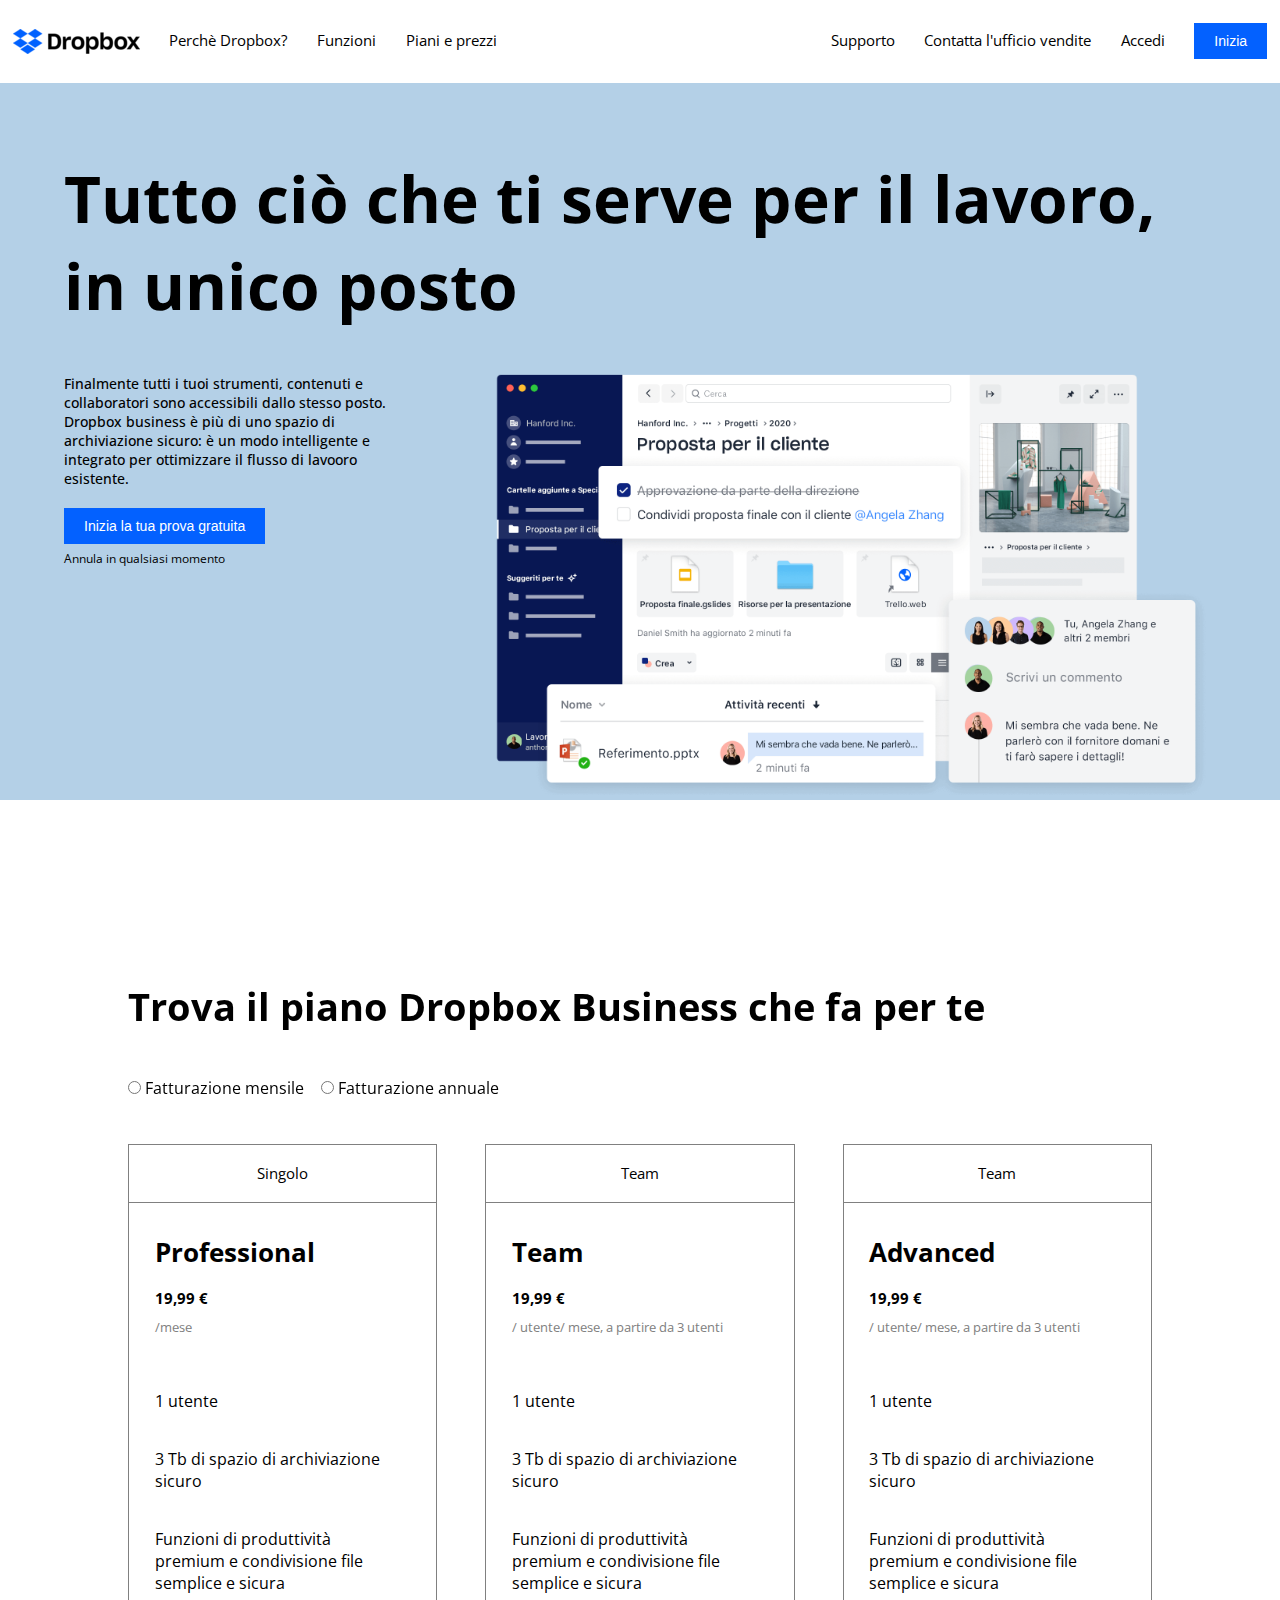
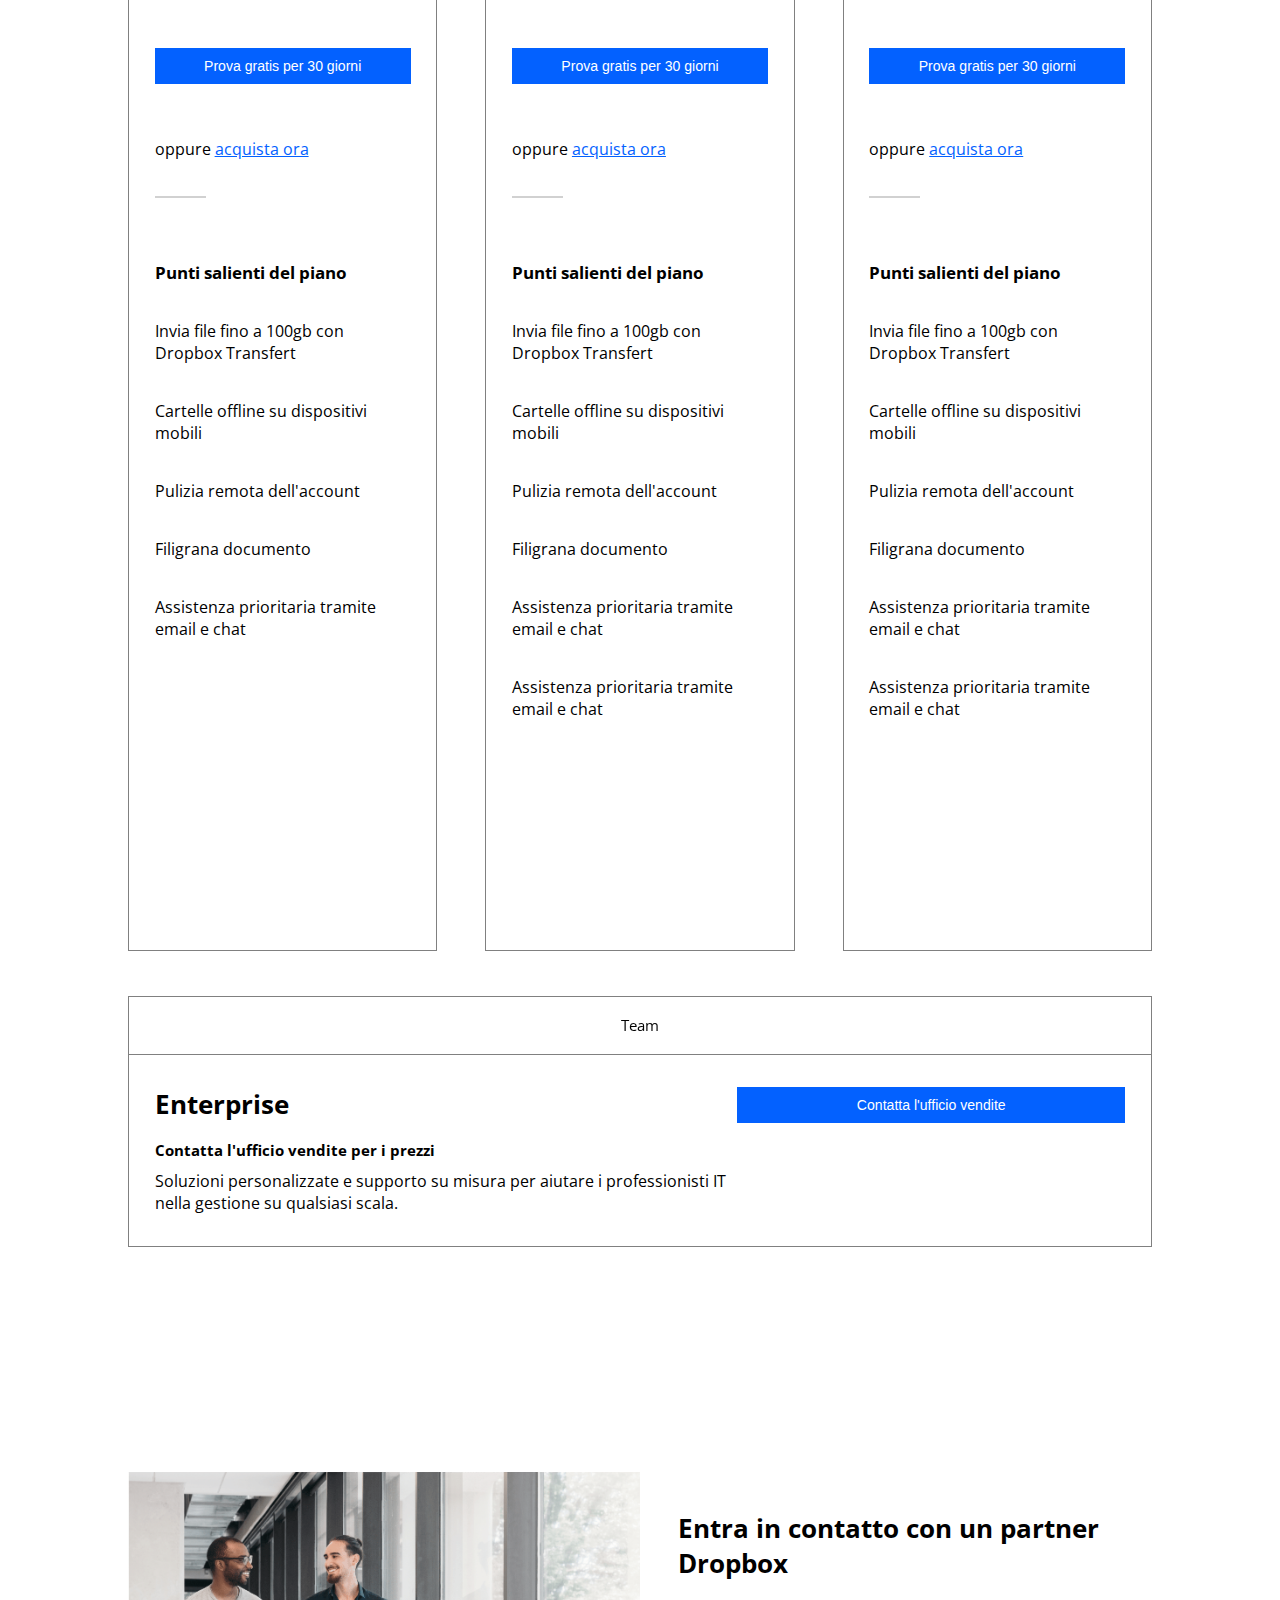
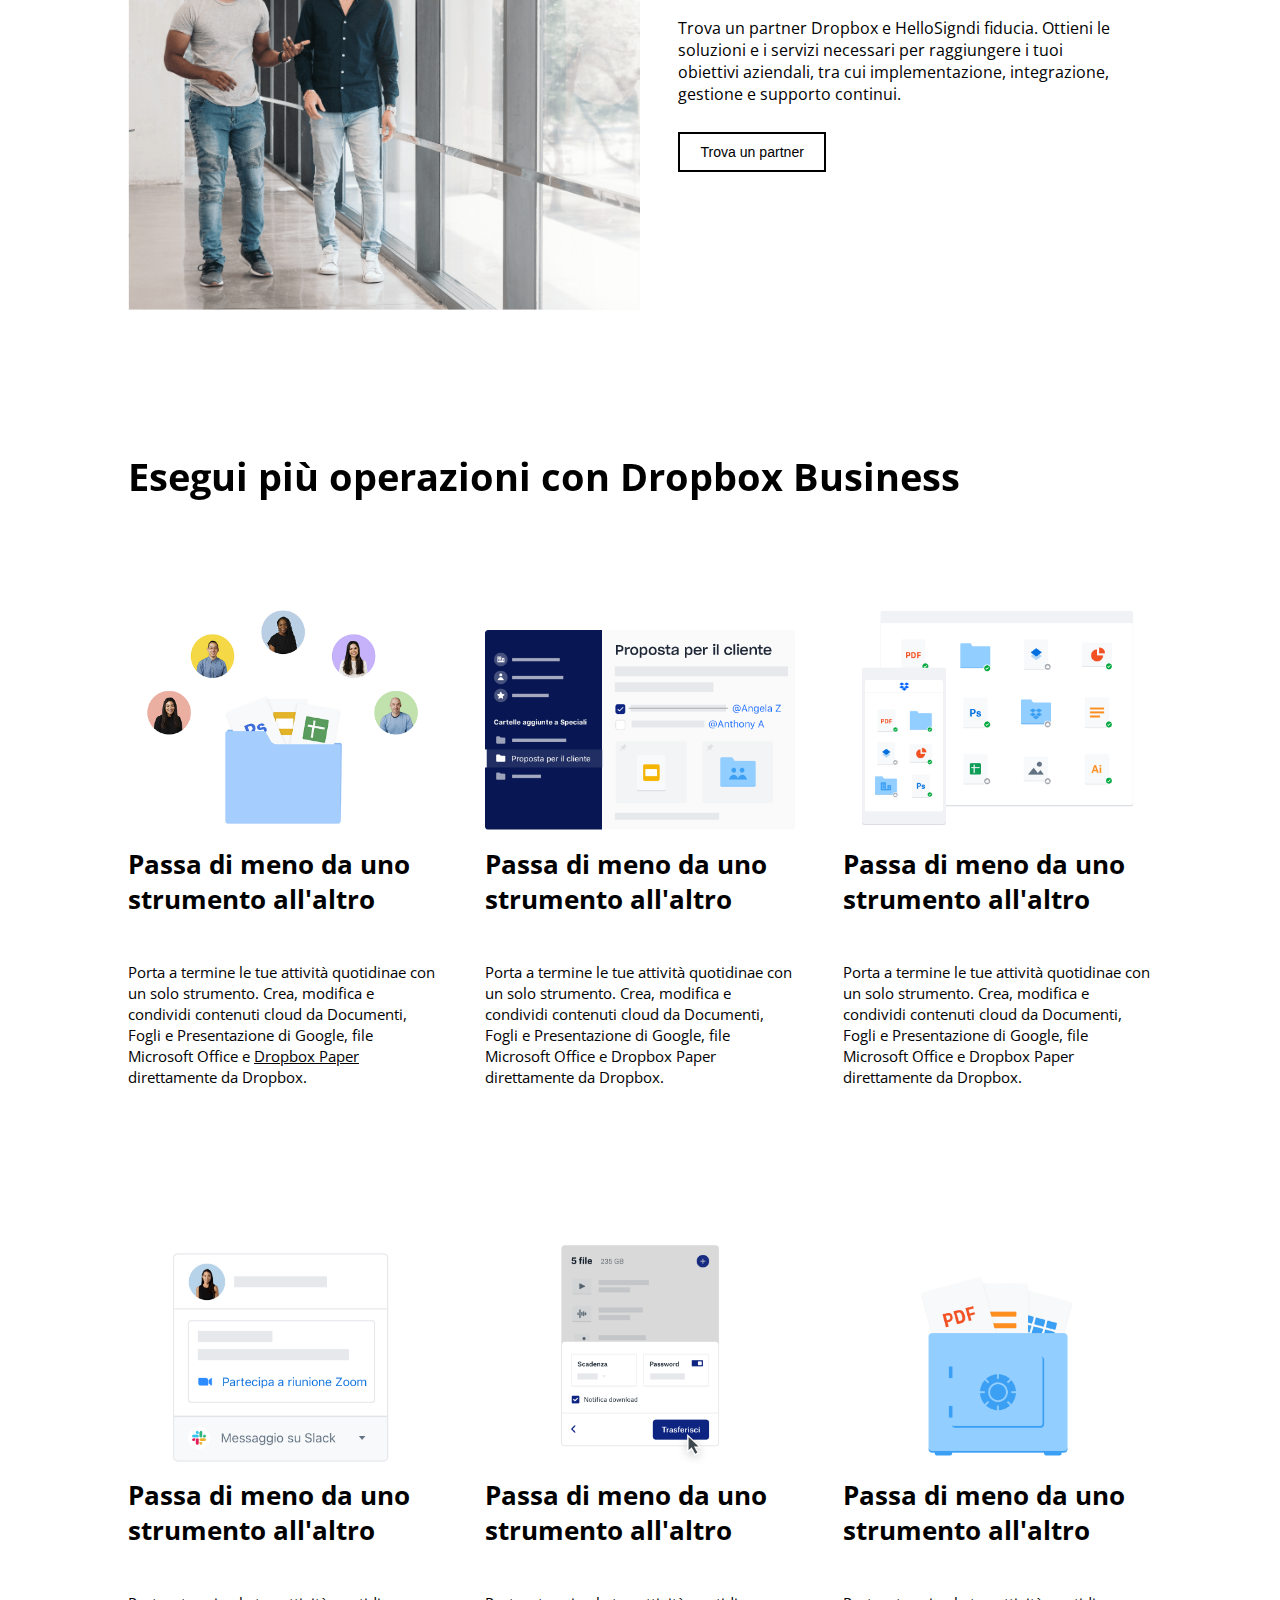
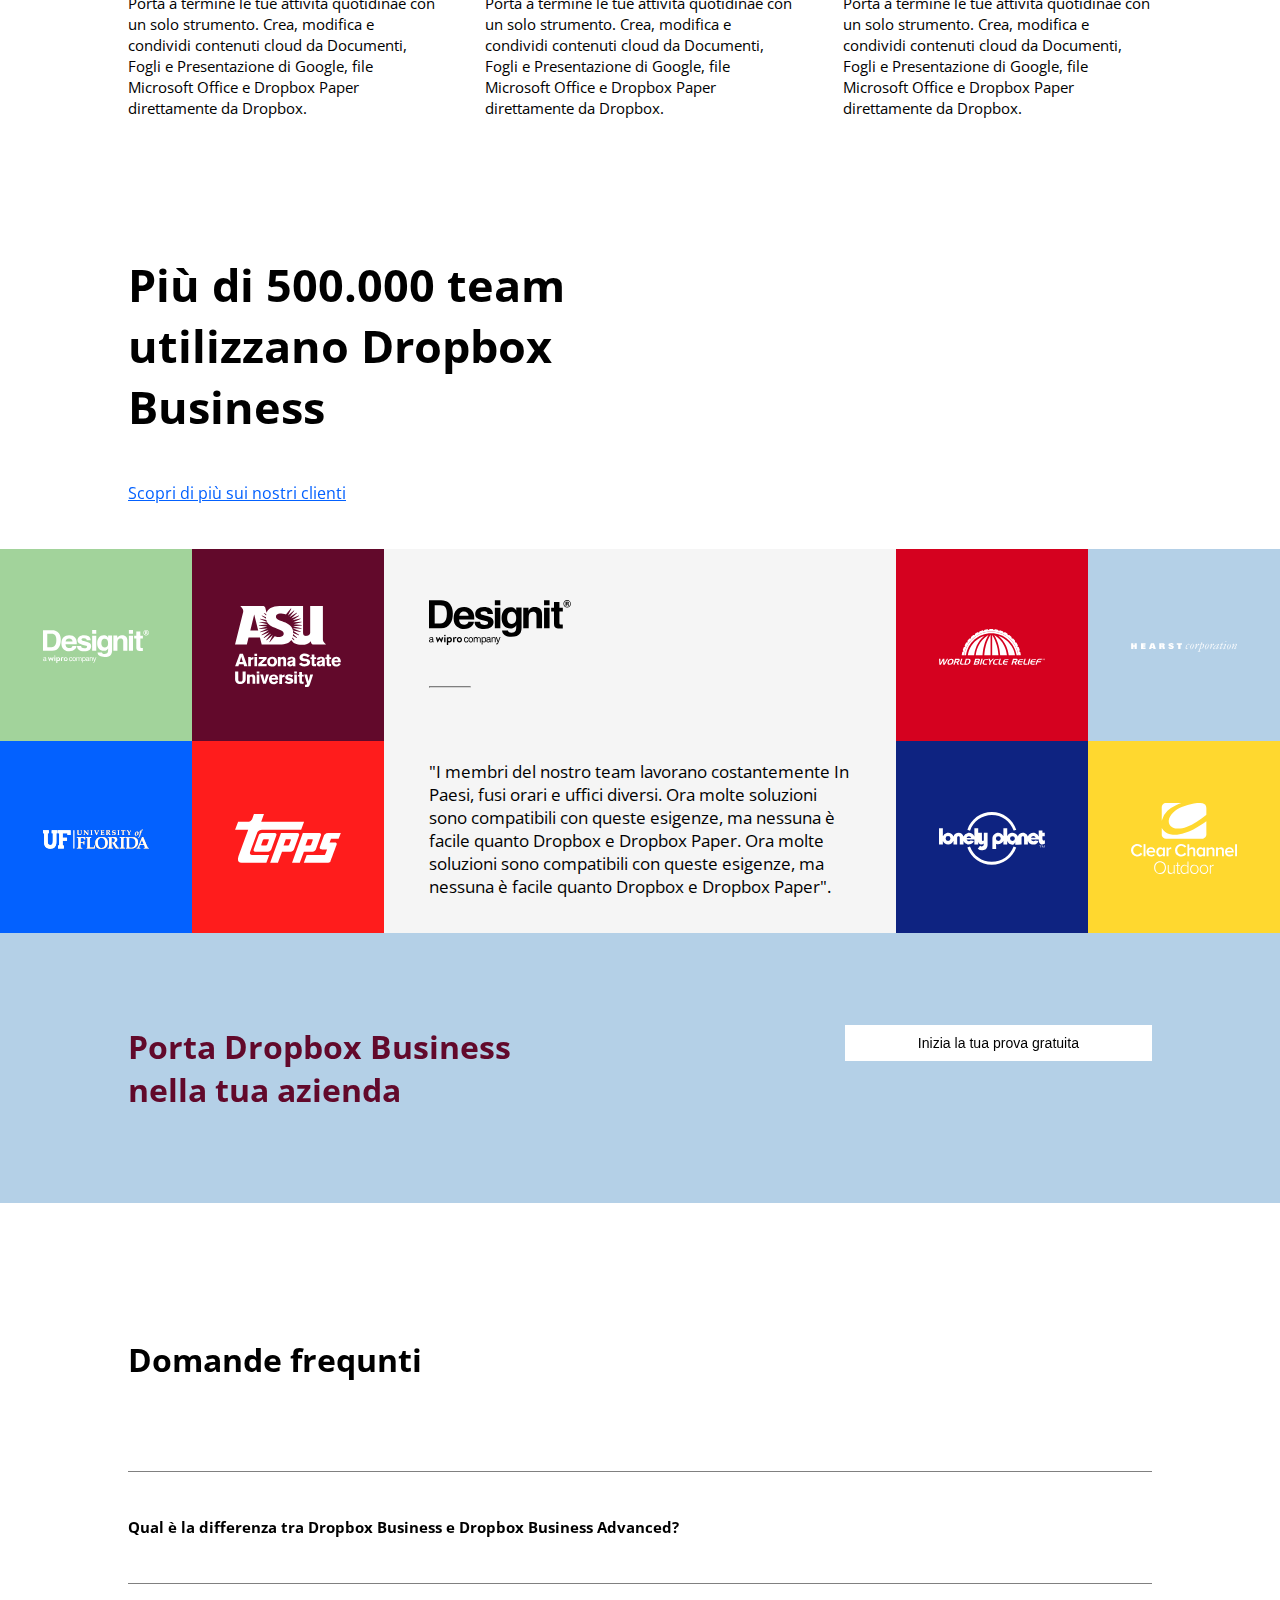
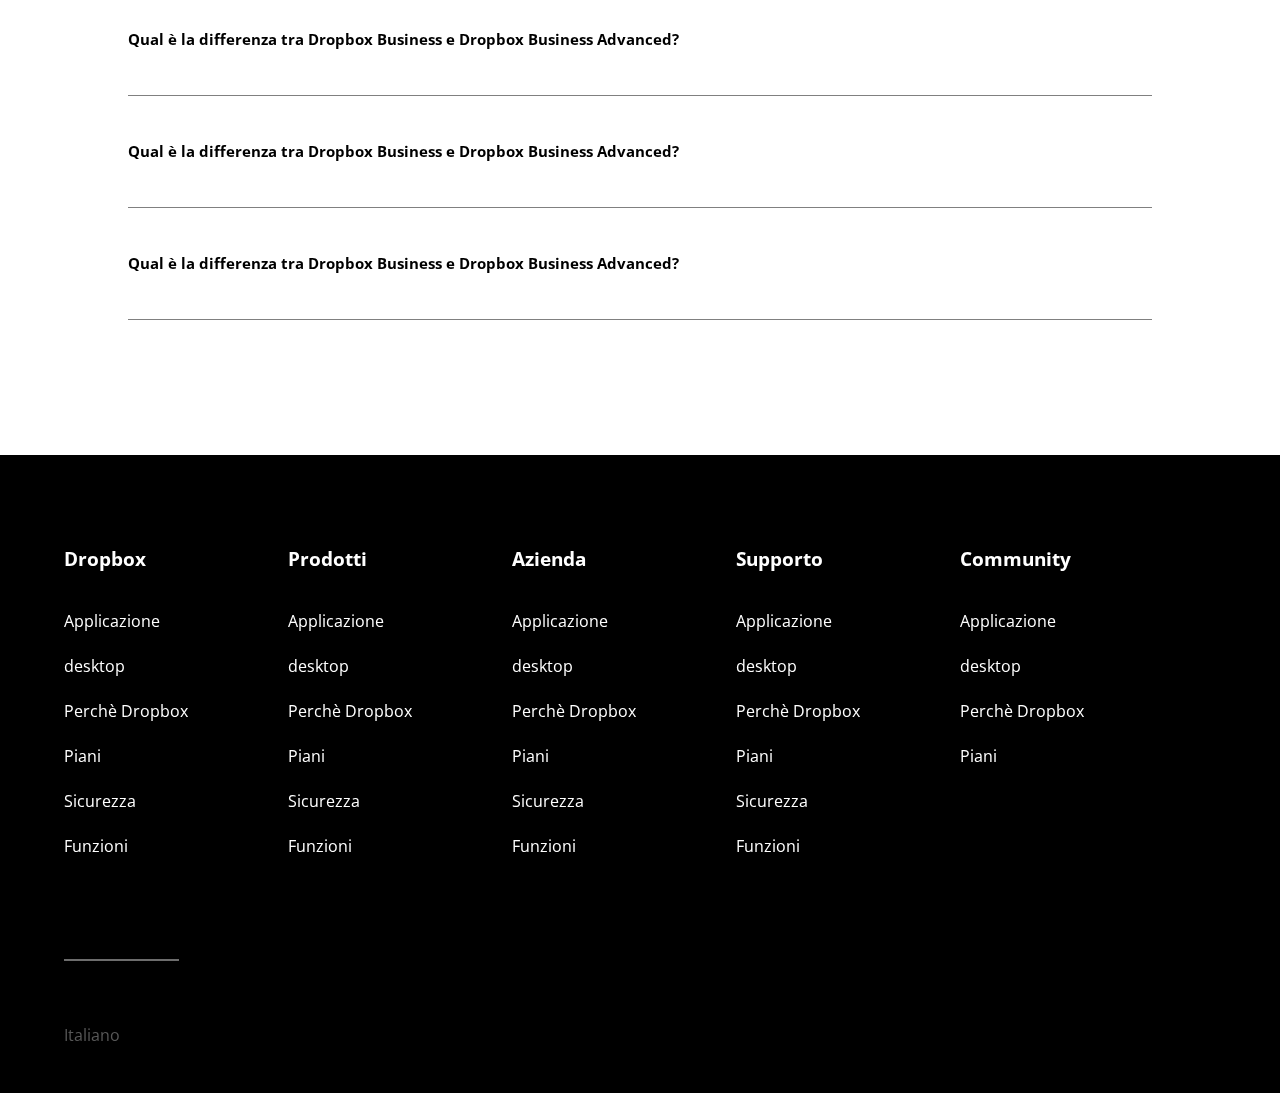
==== commit a610861a: "Footer - Fine progetto" ====
--- a/index.html
+++ b/index.html
@@ -571,7 +571,7 @@
 
                         <h3>Passa di meno da uno strumento all'altro</h3>
                             
-                        <p>Porta a termine le tue attività quotidinae con un solo strumento. Crea, modifica e condividi contenuti cloud da Documenti, Fogli e Presentazione di Google, file Microsoft Office e <span>Dropbox Paper</span> direttamente da Dropbox.</p>
+                        <p>Porta a termine le tue attività quotidinae con un solo strumento. Crea, modifica e condividi contenuti cloud da Documenti, Fogli e Presentazione di Google, file Microsoft Office e Dropbox Paper direttamente da Dropbox.</p>
                     </div>
 
                     <div class="middle float_sx">
@@ -742,19 +742,92 @@
                 </div>
             </section>
     </main>
-<!-- Main > sections -->
+<!-- / Main > sections -->
 
 <!-- Footer -->
-<footer>
-    <section>
-
-    </section>
-
-    <hr>
-
-    <section>
-
-    </section>
+    <footer class="black_bg">
+        <div class="w_90">
+            <section id="sitemap">
+                    <div class="clearfix">
+                        <div class="menu float_sx">
+                            <h3>Dropbox</h3>
+
+                            <nav>
+                                <ul>
+                                    <li><a href="">Applicazione desktop</a></li>
+                                    <li><a href="">Perchè Dropbox</a></li>
+                                    <li><a href="">Piani</a></li>
+                                    <li><a href="">Sicurezza</a></li>
+                                    <li><a href="">Funzioni</a></li>
+                                </ul>
+                            </nav>
+                        </div>
+
+                        <div class="menu float_sx">
+                            <h3>Prodotti</h3>
+
+                            <nav>
+                                <ul>
+                                    <li><a href="">Applicazione desktop</a></li>
+                                    <li><a href="">Perchè Dropbox</a></li>
+                                    <li><a href="">Piani</a></li>
+                                    <li><a href="">Sicurezza</a></li>
+                                    <li><a href="">Funzioni</a></li>
+                                </ul>
+                            </nav>
+                        </div>
+
+                        <div class="menu float_sx">
+                            <h3>Azienda</h3>
+
+                            <nav>
+                                <ul>
+                                    <li><a href="">Applicazione desktop</a></li>
+                                    <li><a href="">Perchè Dropbox</a></li>
+                                    <li><a href="">Piani</a></li>
+                                    <li><a href="">Sicurezza</a></li>
+                                    <li><a href="">Funzioni</a></li>
+                                </ul>
+                            </nav>
+                        </div>
+
+                        <div class="menu float_sx">
+                            <h3>Supporto</h3>
+
+                            <nav>
+                                <ul>
+                                    <li><a href="">Applicazione desktop</a></li>
+                                    <li><a href="">Perchè Dropbox</a></li>
+                                    <li><a href="">Piani</a></li>
+                                    <li><a href="">Sicurezza</a></li>
+                                    <li><a href="">Funzioni</a></li>
+                                </ul>
+                            </nav>
+                        </div>
+
+                        <div class="menu float_sx">
+                            <h3>Community</h3>
+
+                            <nav>
+                                <ul>
+                                    <li><a href="">Applicazione desktop</a></li>
+                                    <li><a href="">Perchè Dropbox</a></li>
+                                    <li><a href="">Piani</a></li>
+                                </ul>
+                            </nav>
+                        </div>
+
+                    </div>
+            </section>
+
+            <hr>
+
+            <section id="language">
+                <i class="fas fa-globe-americas"></i>
+                <a href="">Italiano</a>
+                <i class="fas fa-sort-up"></i>
+            </section>
+        </div>
     </footer>
     <!-- / Footer -->
 </body>
--- a/css/style.css
+++ b/css/style.css
@@ -119,6 +119,10 @@
 
 .light-gray_bg{
     background-color: #F5F5F5;
+}
+
+.black_bg{
+    background-color: black;
 }
 /* / BACKGROUND COLOR */
 
@@ -562,4 +566,51 @@
     display:block;
 }
 
-/* / FAQ */+/* / FAQ */
+
+/* Footer */
+
+#sitemap{
+    padding: 10vh 0;
+}
+
+#sitemap .menu{
+    width: calc((100% / 4) - 5vw);
+    padding-right: 5vw;
+}
+
+#sitemap h3{
+    color: white;
+    font-size: 1.5vw;
+    padding-bottom: 3vh;
+}
+
+#sitemap nav li{
+    line-height: 5vh;
+}
+
+#sitemap nav li a{
+    list-style: none;
+    color: white;
+    text-decoration: none;
+}
+
+footer hr{
+    border: 1px solid rgb(109, 109, 109);
+    width: 10%;
+}
+
+#language{
+    color: rgb(61, 61, 61);
+    padding: 7vh 0 5vh;
+}
+
+#language a{
+    color: rgb(87, 87, 87);
+    text-decoration: none;
+}
+
+#language i:last-child{
+    vertical-align: middle;
+}
+/* /Footer */